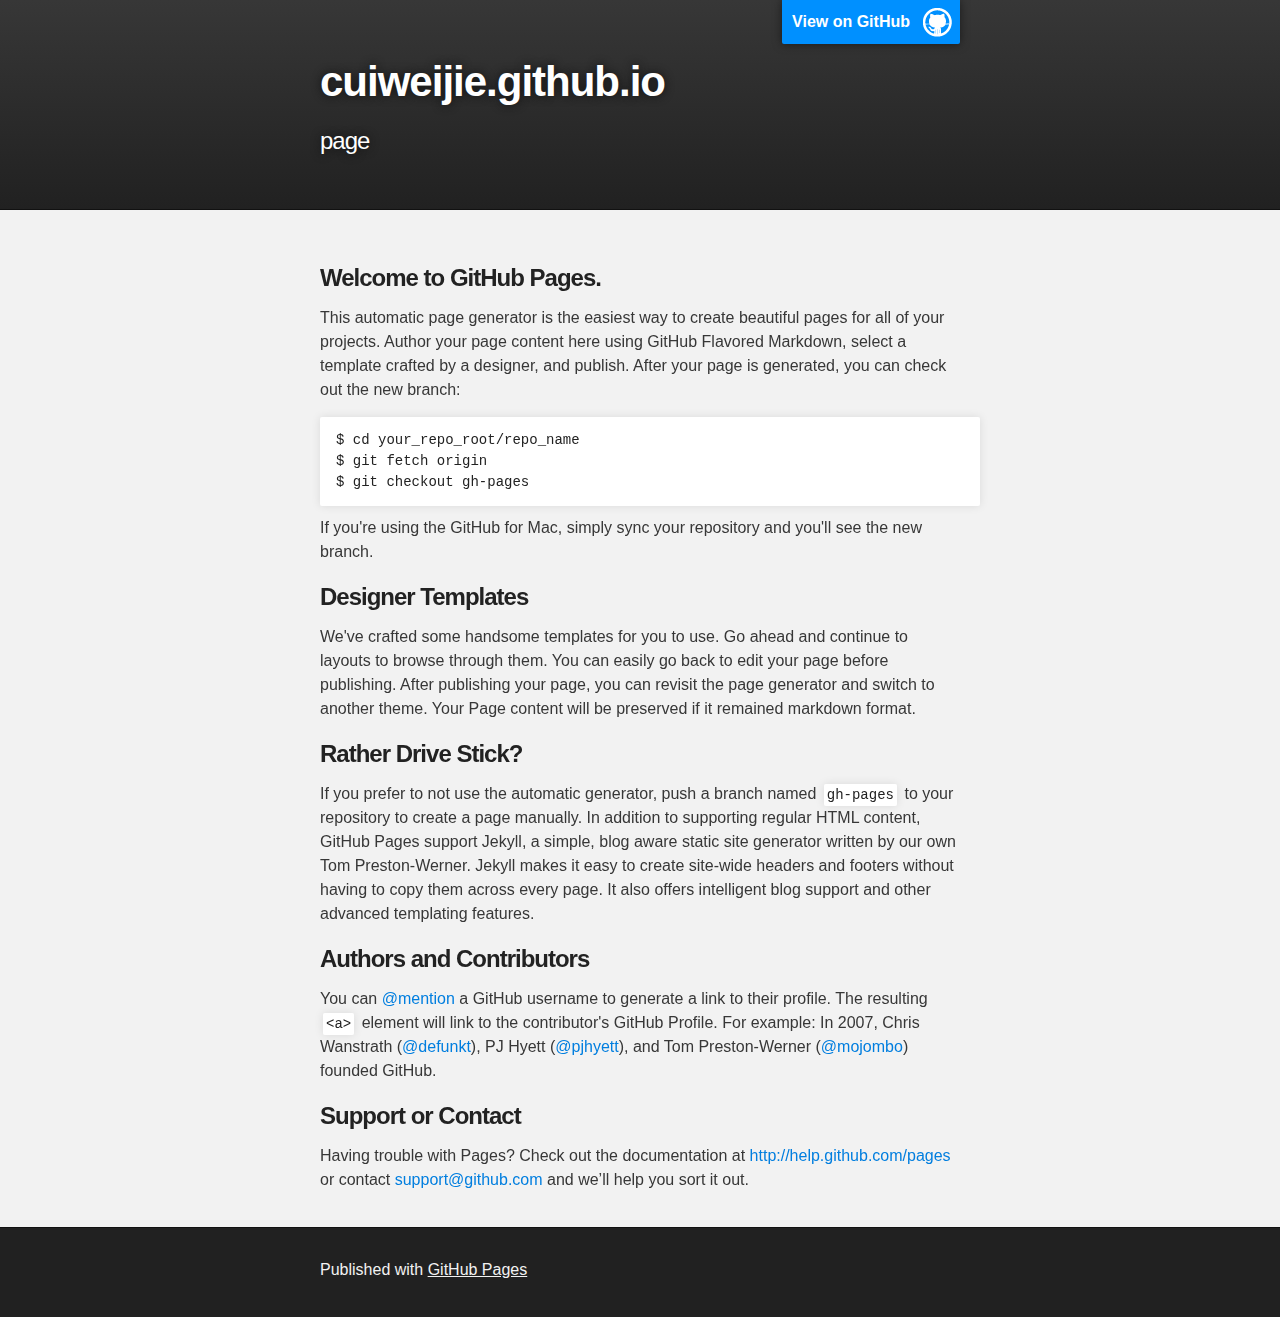
==== index.html @ 924ea4e7 "Replace master branch with page content via GitHub" ====
<!DOCTYPE html>
<html>

  <head>
    <meta charset='utf-8'>
    <meta http-equiv="X-UA-Compatible" content="chrome=1">
    <meta name="description" content="cuiweijie.github.io : page">

    <link rel="stylesheet" type="text/css" media="screen" href="stylesheets/stylesheet.css">

    <title>cuiweijie.github.io</title>
  </head>

  <body>

    <!-- HEADER -->
    <div id="header_wrap" class="outer">
        <header class="inner">
          <a id="forkme_banner" href="https://github.com/cuiweijie">View on GitHub</a>

          <h1 id="project_title">cuiweijie.github.io</h1>
          <h2 id="project_tagline">page</h2>

        </header>
    </div>

    <!-- MAIN CONTENT -->
    <div id="main_content_wrap" class="outer">
      <section id="main_content" class="inner">
        <h3>
<a name="welcome-to-github-pages" class="anchor" href="#welcome-to-github-pages"><span class="octicon octicon-link"></span></a>Welcome to GitHub Pages.</h3>

<p>This automatic page generator is the easiest way to create beautiful pages for all of your projects. Author your page content here using GitHub Flavored Markdown, select a template crafted by a designer, and publish. After your page is generated, you can check out the new branch:</p>

<pre><code>$ cd your_repo_root/repo_name
$ git fetch origin
$ git checkout gh-pages
</code></pre>

<p>If you're using the GitHub for Mac, simply sync your repository and you'll see the new branch.</p>

<h3>
<a name="designer-templates" class="anchor" href="#designer-templates"><span class="octicon octicon-link"></span></a>Designer Templates</h3>

<p>We've crafted some handsome templates for you to use. Go ahead and continue to layouts to browse through them. You can easily go back to edit your page before publishing. After publishing your page, you can revisit the page generator and switch to another theme. Your Page content will be preserved if it remained markdown format.</p>

<h3>
<a name="rather-drive-stick" class="anchor" href="#rather-drive-stick"><span class="octicon octicon-link"></span></a>Rather Drive Stick?</h3>

<p>If you prefer to not use the automatic generator, push a branch named <code>gh-pages</code> to your repository to create a page manually. In addition to supporting regular HTML content, GitHub Pages support Jekyll, a simple, blog aware static site generator written by our own Tom Preston-Werner. Jekyll makes it easy to create site-wide headers and footers without having to copy them across every page. It also offers intelligent blog support and other advanced templating features.</p>

<h3>
<a name="authors-and-contributors" class="anchor" href="#authors-and-contributors"><span class="octicon octicon-link"></span></a>Authors and Contributors</h3>

<p>You can <a href="https://github.com/blog/821" class="user-mention">@mention</a> a GitHub username to generate a link to their profile. The resulting <code>&lt;a&gt;</code> element will link to the contributor's GitHub Profile. For example: In 2007, Chris Wanstrath (<a href="https://github.com/defunkt" class="user-mention">@defunkt</a>), PJ Hyett (<a href="https://github.com/pjhyett" class="user-mention">@pjhyett</a>), and Tom Preston-Werner (<a href="https://github.com/mojombo" class="user-mention">@mojombo</a>) founded GitHub.</p>

<h3>
<a name="support-or-contact" class="anchor" href="#support-or-contact"><span class="octicon octicon-link"></span></a>Support or Contact</h3>

<p>Having trouble with Pages? Check out the documentation at <a href="http://help.github.com/pages">http://help.github.com/pages</a> or contact <a href="mailto:support@github.com">support@github.com</a> and we’ll help you sort it out.</p>
      </section>
    </div>

    <!-- FOOTER  -->
    <div id="footer_wrap" class="outer">
      <footer class="inner">
        <p>Published with <a href="http://pages.github.com">GitHub Pages</a></p>
      </footer>
    </div>

    

  </body>
</html>
---- stylesheets/stylesheet.css ----
/*******************************************************************************
Slate Theme for GitHub Pages
by Jason Costello, @jsncostello
*******************************************************************************/

@import url(pygment_trac.css);

/*******************************************************************************
MeyerWeb Reset
*******************************************************************************/

html, body, div, span, applet, object, iframe,
h1, h2, h3, h4, h5, h6, p, blockquote, pre,
a, abbr, acronym, address, big, cite, code,
del, dfn, em, img, ins, kbd, q, s, samp,
small, strike, strong, sub, sup, tt, var,
b, u, i, center,
dl, dt, dd, ol, ul, li,
fieldset, form, label, legend,
table, caption, tbody, tfoot, thead, tr, th, td,
article, aside, canvas, details, embed,
figure, figcaption, footer, header, hgroup,
menu, nav, output, ruby, section, summary,
time, mark, audio, video {
  margin: 0;
  padding: 0;
  border: 0;
  font: inherit;
  vertical-align: baseline;
}

/* HTML5 display-role reset for older browsers */
article, aside, details, figcaption, figure,
footer, header, hgroup, menu, nav, section {
  display: block;
}

ol, ul {
  list-style: none;
}

table {
  border-collapse: collapse;
  border-spacing: 0;
}

/*******************************************************************************
Theme Styles
*******************************************************************************/

body {
  box-sizing: border-box;
  color:#373737;
  background: #212121;
  font-size: 16px;
  font-family: 'Myriad Pro', Calibri, Helvetica, Arial, sans-serif;
  line-height: 1.5;
  -webkit-font-smoothing: antialiased;
}

h1, h2, h3, h4, h5, h6 {
  margin: 10px 0;
  font-weight: 700;
  color:#222222;
  font-family: 'Lucida Grande', 'Calibri', Helvetica, Arial, sans-serif;
  letter-spacing: -1px;
}

h1 {
  font-size: 36px;
  font-weight: 700;
}

h2 {
  padding-bottom: 10px;
  font-size: 32px;
  background: url('../images/bg_hr.png') repeat-x bottom;
}

h3 {
  font-size: 24px;
}

h4 {
  font-size: 21px;
}

h5 {
  font-size: 18px;
}

h6 {
  font-size: 16px;
}

p {
  margin: 10px 0 15px 0;
}

footer p {
  color: #f2f2f2;
}

a {
  text-decoration: none;
  color: #007edf;
  text-shadow: none;

  transition: color 0.5s ease;
  transition: text-shadow 0.5s ease;
  -webkit-transition: color 0.5s ease;
  -webkit-transition: text-shadow 0.5s ease;
  -moz-transition: color 0.5s ease;
  -moz-transition: text-shadow 0.5s ease;
  -o-transition: color 0.5s ease;
  -o-transition: text-shadow 0.5s ease;
  -ms-transition: color 0.5s ease;
  -ms-transition: text-shadow 0.5s ease;
}

a:hover, a:focus {text-decoration: underline;}

footer a {
  color: #F2F2F2;
  text-decoration: underline;
}

em {
  font-style: italic;
}

strong {
  font-weight: bold;
}

img {
  position: relative;
  margin: 0 auto;
  max-width: 739px;
  padding: 5px;
  margin: 10px 0 10px 0;
  border: 1px solid #ebebeb;

  box-shadow: 0 0 5px #ebebeb;
  -webkit-box-shadow: 0 0 5px #ebebeb;
  -moz-box-shadow: 0 0 5px #ebebeb;
  -o-box-shadow: 0 0 5px #ebebeb;
  -ms-box-shadow: 0 0 5px #ebebeb;
}

p img {
  display: inline;
  margin: 0;
  padding: 0;
  vertical-align: middle;
  text-align: center;
  border: none;
}

pre, code {
  width: 100%;
  color: #222;
  background-color: #fff;

  font-family: Monaco, "Bitstream Vera Sans Mono", "Lucida Console", Terminal, monospace;
  font-size: 14px;

  border-radius: 2px;
  -moz-border-radius: 2px;
  -webkit-border-radius: 2px;
}

pre {
  width: 100%;
  padding: 10px;
  box-shadow: 0 0 10px rgba(0,0,0,.1);
  overflow: auto;
}

code {
  padding: 3px;
  margin: 0 3px;
  box-shadow: 0 0 10px rgba(0,0,0,.1);
}

pre code {
  display: block;
  box-shadow: none;
}

blockquote {
  color: #666;
  margin-bottom: 20px;
  padding: 0 0 0 20px;
  border-left: 3px solid #bbb;
}


ul, ol, dl {
  margin-bottom: 15px
}

ul {
  list-style: inside;
  padding-left: 20px;
}

ol {
  list-style: decimal inside;
  padding-left: 20px;
}

dl dt {
  font-weight: bold;
}

dl dd {
  padding-left: 20px;
  font-style: italic;
}

dl p {
  padding-left: 20px;
  font-style: italic;
}

hr {
  height: 1px;
  margin-bottom: 5px;
  border: none;
  background: url('../images/bg_hr.png') repeat-x center;
}

table {
  border: 1px solid #373737;
  margin-bottom: 20px;
  text-align: left;
 }

th {
  font-family: 'Lucida Grande', 'Helvetica Neue', Helvetica, Arial, sans-serif;
  padding: 10px;
  background: #373737;
  color: #fff;
 }

td {
  padding: 10px;
  border: 1px solid #373737;
 }

form {
  background: #f2f2f2;
  padding: 20px;
}

/*******************************************************************************
Full-Width Styles
*******************************************************************************/

.outer {
  width: 100%;
}

.inner {
  position: relative;
  max-width: 640px;
  padding: 20px 10px;
  margin: 0 auto;
}

#forkme_banner {
  display: block;
  position: absolute;
  top:0;
  right: 10px;
  z-index: 10;
  padding: 10px 50px 10px 10px;
  color: #fff;
  background: url('../images/blacktocat.png') #0090ff no-repeat 95% 50%;
  font-weight: 700;
  box-shadow: 0 0 10px rgba(0,0,0,.5);
  border-bottom-left-radius: 2px;
  border-bottom-right-radius: 2px;
}

#header_wrap {
  background: #212121;
  background: -moz-linear-gradient(top, #373737, #212121);
  background: -webkit-linear-gradient(top, #373737, #212121);
  background: -ms-linear-gradient(top, #373737, #212121);
  background: -o-linear-gradient(top, #373737, #212121);
  background: linear-gradient(top, #373737, #212121);
}

#header_wrap .inner {
  padding: 50px 10px 30px 10px;
}

#project_title {
  margin: 0;
  color: #fff;
  font-size: 42px;
  font-weight: 700;
  text-shadow: #111 0px 0px 10px;
}

#project_tagline {
  color: #fff;
  font-size: 24px;
  font-weight: 300;
  background: none;
  text-shadow: #111 0px 0px 10px;
}

#downloads {
  position: absolute;
  width: 210px;
  z-index: 10;
  bottom: -40px;
  right: 0;
  height: 70px;
  background: url('../images/icon_download.png') no-repeat 0% 90%;
}

.zip_download_link {
  display: block;
  float: right;
  width: 90px;
  height:70px;
  text-indent: -5000px;
  overflow: hidden;
  background: url(../images/sprite_download.png) no-repeat bottom left;
}

.tar_download_link {
  display: block;
  float: right;
  width: 90px;
  height:70px;
  text-indent: -5000px;
  overflow: hidden;
  background: url(../images/sprite_download.png) no-repeat bottom right;
  margin-left: 10px;
}

.zip_download_link:hover {
  background: url(../images/sprite_download.png) no-repeat top left;
}

.tar_download_link:hover {
  background: url(../images/sprite_download.png) no-repeat top right;
}

#main_content_wrap {
  background: #f2f2f2;
  border-top: 1px solid #111;
  border-bottom: 1px solid #111;
}

#main_content {
  padding-top: 40px;
}

#footer_wrap {
  background: #212121;
}



/*******************************************************************************
Small Device Styles
*******************************************************************************/

@media screen and (max-width: 480px) {
  body {
    font-size:14px;
  }

  #downloads {
    display: none;
  }

  .inner {
    min-width: 320px;
    max-width: 480px;
  }

  #project_title {
  font-size: 32px;
  }

  h1 {
    font-size: 28px;
  }

  h2 {
    font-size: 24px;
  }

  h3 {
    font-size: 21px;
  }

  h4 {
    font-size: 18px;
  }

  h5 {
    font-size: 14px;
  }

  h6 {
    font-size: 12px;
  }

  code, pre {
    min-width: 320px;
    max-width: 480px;
    font-size: 11px;
  }

}
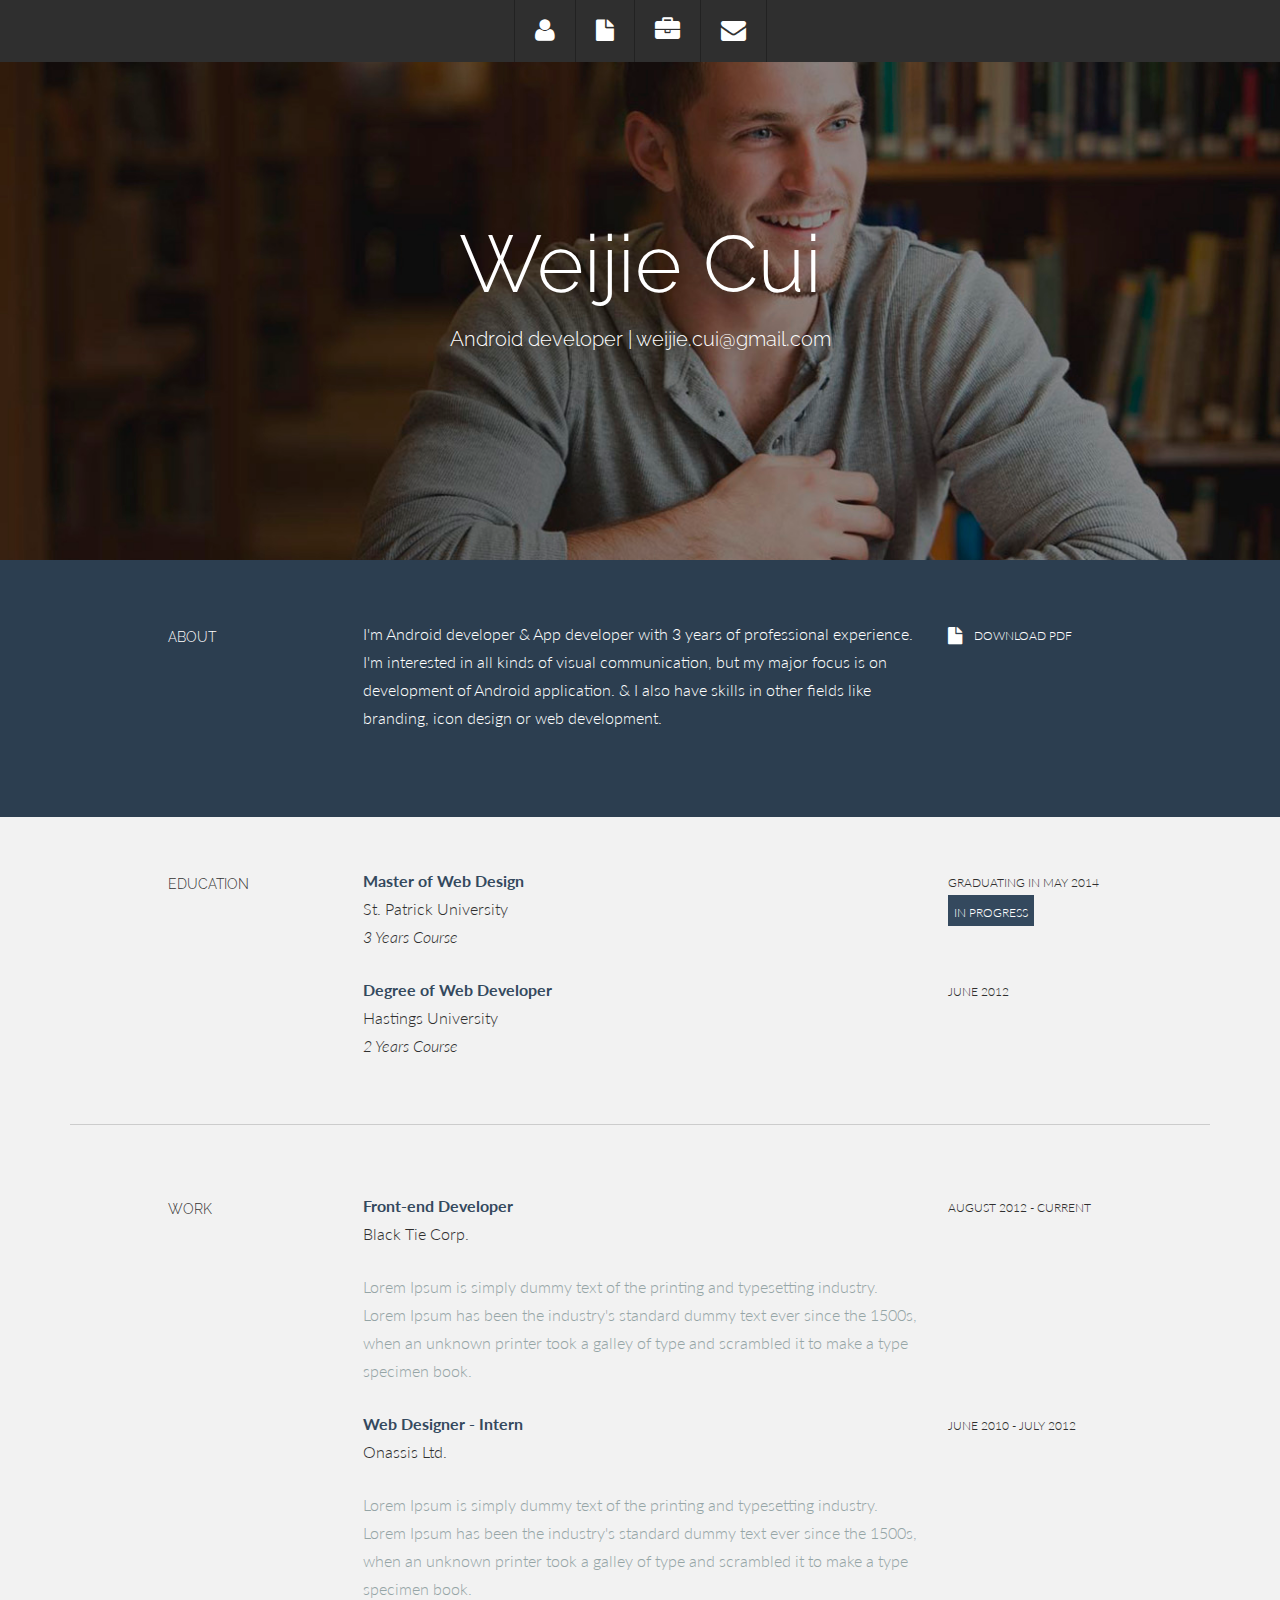
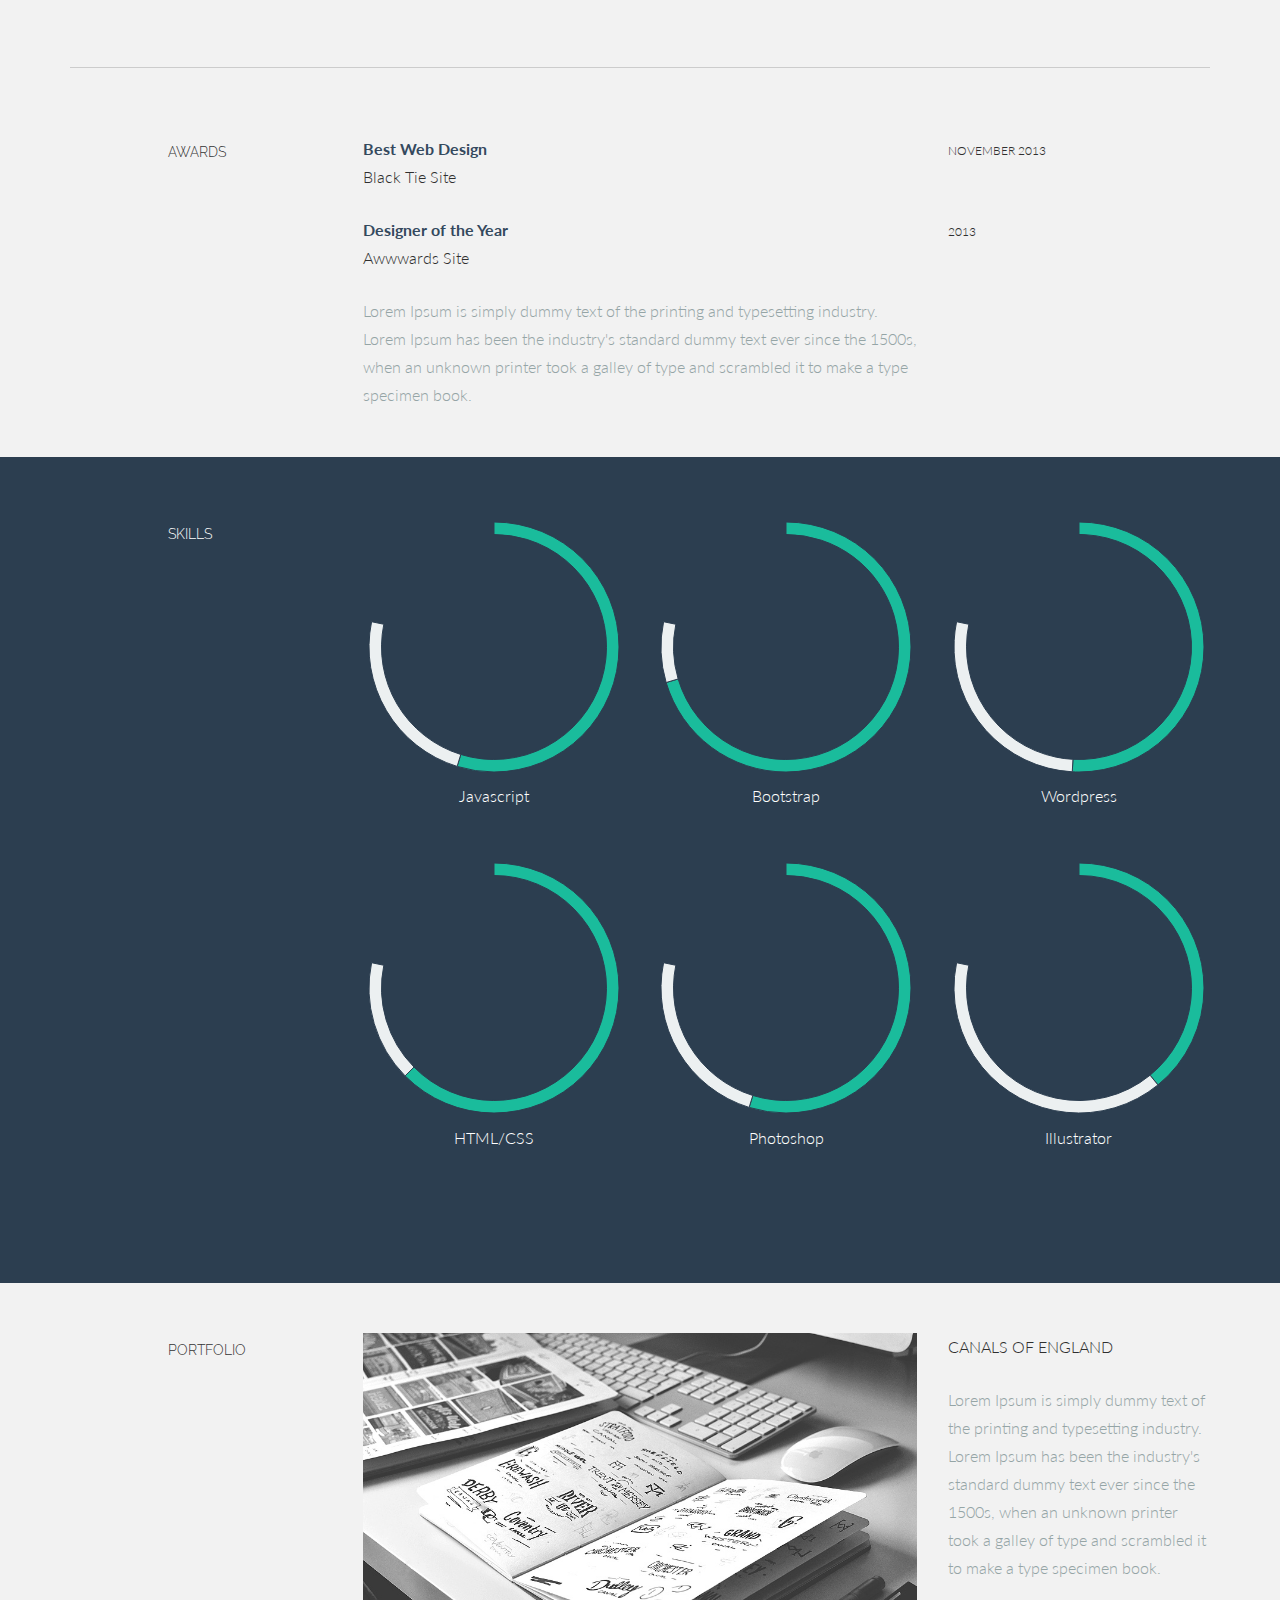
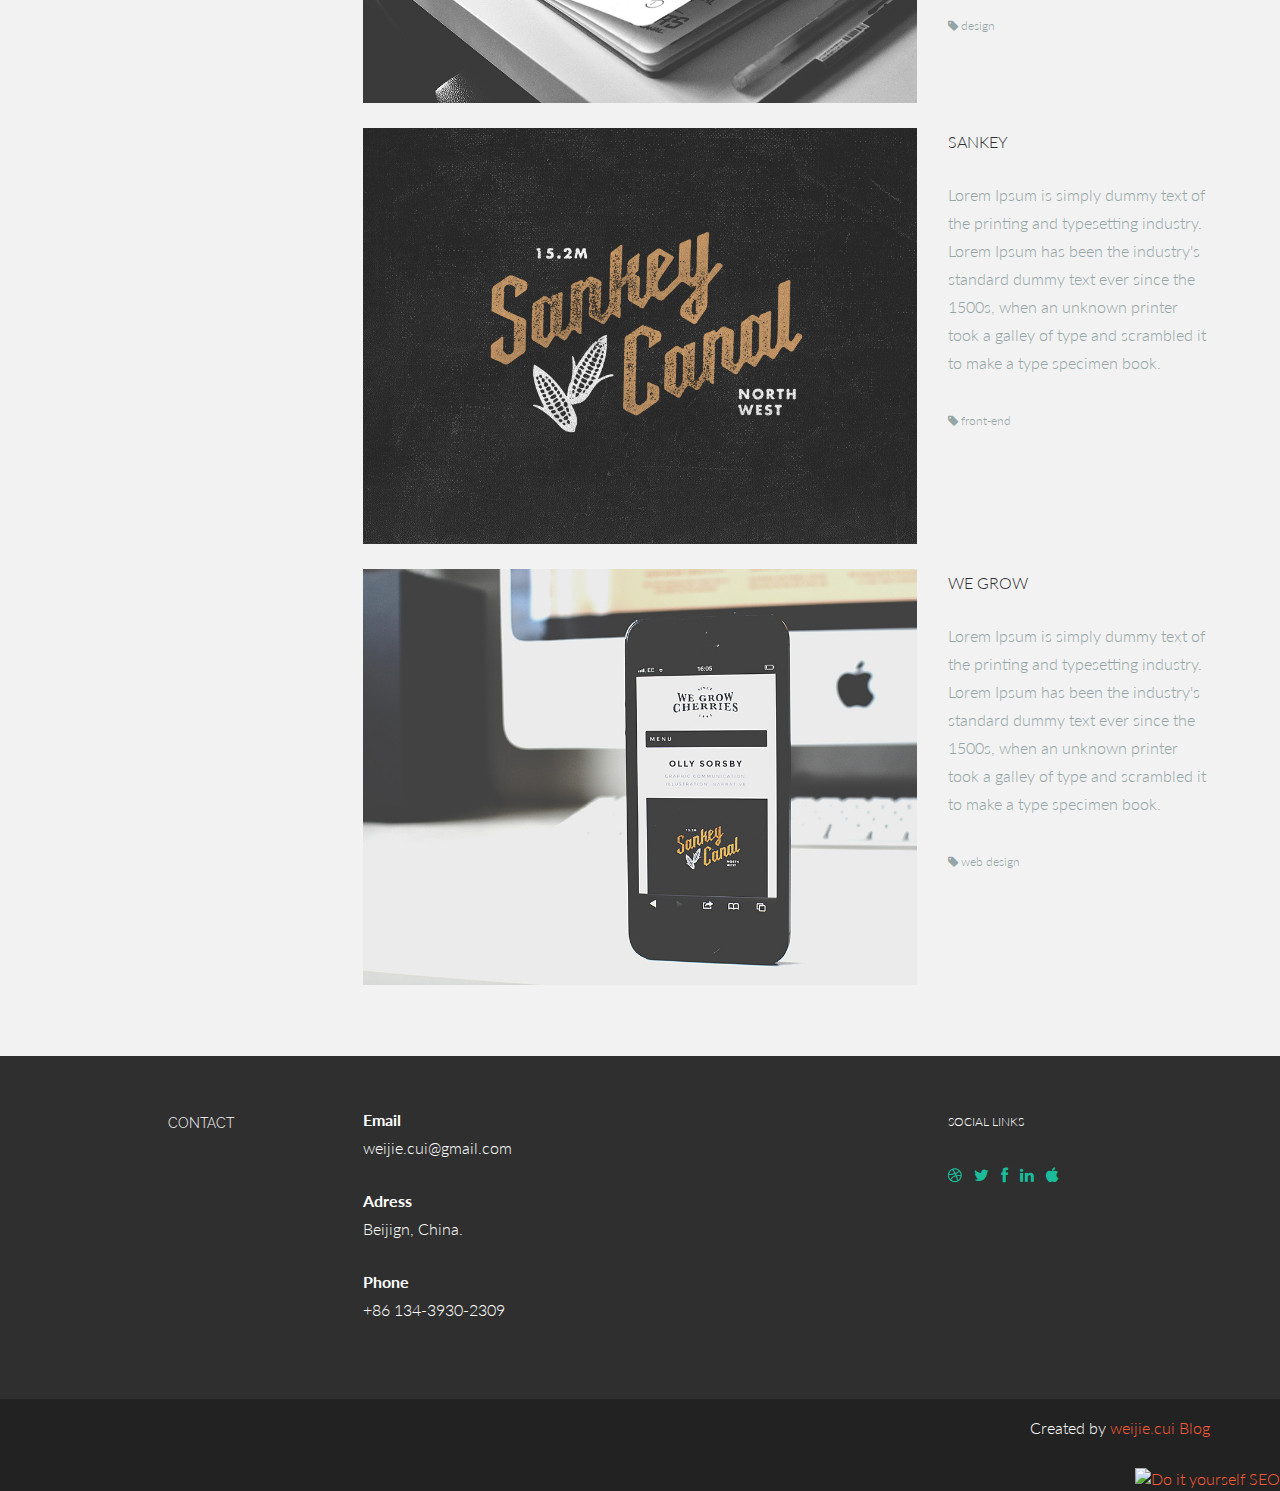
==== commit e4fa90e2: "添加主内容" ====
--- a/index.html
+++ b/index.html
@@ -1,74 +1,403 @@
 <!DOCTYPE html>
-<html>
-
-  <head>
-    <meta charset='utf-8'>
-    <meta http-equiv="X-UA-Compatible" content="chrome=1">
-    <meta name="description" content="cuiweijie.github.io : page">
-
-    <link rel="stylesheet" type="text/css" media="screen" href="stylesheets/stylesheet.css">
-
-    <title>cuiweijie.github.io</title>
+<html lang="en"><head><meta http-equiv="Content-Type" content="text/html; charset=UTF-8">
+    <meta charset="utf-8">
+    <meta name="viewport" content="width=device-width, initial-scale=1.0">
+    <meta name="description" content="">
+    <meta name="author" content="">
+    <link rel="shortcut icon" href="http://www.blacktie.co/demo/kelvin/assets/ico/favicon.png">
+
+    <title>WJ - Android</title>
+
+    <!-- Bootstrap core CSS -->
+    <link href="./css/bootstrap.css" rel="stylesheet">
+
+    <!-- Custom styles for this template -->
+    <link href="./css/main.css" rel="stylesheet">
+    
+	<link rel="stylesheet" href="./css/font-awesome.min.css">
+    
+    <link href="http://fonts.useso.com/css?family=Lato:300,400,700,300italic,400italic" rel="stylesheet" type="text/css">
+    <link href="http://fonts.useso.com/css?family=Raleway:400,300,700" rel="stylesheet" type="text/css">
+    
+    <script src="./js/jquery.min.js"></script>
+    <script type="text/javascript" src="./js/smoothscroll.js"></script> 
+    <script src="./js/Chart.js"></script>
+
+    <!-- HTML5 shim and Respond.js IE8 support of HTML5 elements and media queries -->
+    <!--[if lt IE 9]>
+      <script src="assets/js/html5shiv.js"></script>
+      <script src="assets/js/respond.min.js"></script>
+    <![endif]-->
   </head>
 
-  <body>
-
-    <!-- HEADER -->
-    <div id="header_wrap" class="outer">
-        <header class="inner">
-          <a id="forkme_banner" href="https://github.com/cuiweijie">View on GitHub</a>
-
-          <h1 id="project_title">cuiweijie.github.io</h1>
-          <h2 id="project_tagline">page</h2>
-
-        </header>
-    </div>
-
-    <!-- MAIN CONTENT -->
-    <div id="main_content_wrap" class="outer">
-      <section id="main_content" class="inner">
-        <h3>
-<a name="welcome-to-github-pages" class="anchor" href="#welcome-to-github-pages"><span class="octicon octicon-link"></span></a>Welcome to GitHub Pages.</h3>
-
-<p>This automatic page generator is the easiest way to create beautiful pages for all of your projects. Author your page content here using GitHub Flavored Markdown, select a template crafted by a designer, and publish. After your page is generated, you can check out the new branch:</p>
-
-<pre><code>$ cd your_repo_root/repo_name
-$ git fetch origin
-$ git checkout gh-pages
-</code></pre>
-
-<p>If you're using the GitHub for Mac, simply sync your repository and you'll see the new branch.</p>
-
-<h3>
-<a name="designer-templates" class="anchor" href="#designer-templates"><span class="octicon octicon-link"></span></a>Designer Templates</h3>
-
-<p>We've crafted some handsome templates for you to use. Go ahead and continue to layouts to browse through them. You can easily go back to edit your page before publishing. After publishing your page, you can revisit the page generator and switch to another theme. Your Page content will be preserved if it remained markdown format.</p>
-
-<h3>
-<a name="rather-drive-stick" class="anchor" href="#rather-drive-stick"><span class="octicon octicon-link"></span></a>Rather Drive Stick?</h3>
-
-<p>If you prefer to not use the automatic generator, push a branch named <code>gh-pages</code> to your repository to create a page manually. In addition to supporting regular HTML content, GitHub Pages support Jekyll, a simple, blog aware static site generator written by our own Tom Preston-Werner. Jekyll makes it easy to create site-wide headers and footers without having to copy them across every page. It also offers intelligent blog support and other advanced templating features.</p>
-
-<h3>
-<a name="authors-and-contributors" class="anchor" href="#authors-and-contributors"><span class="octicon octicon-link"></span></a>Authors and Contributors</h3>
-
-<p>You can <a href="https://github.com/blog/821" class="user-mention">@mention</a> a GitHub username to generate a link to their profile. The resulting <code>&lt;a&gt;</code> element will link to the contributor's GitHub Profile. For example: In 2007, Chris Wanstrath (<a href="https://github.com/defunkt" class="user-mention">@defunkt</a>), PJ Hyett (<a href="https://github.com/pjhyett" class="user-mention">@pjhyett</a>), and Tom Preston-Werner (<a href="https://github.com/mojombo" class="user-mention">@mojombo</a>) founded GitHub.</p>
-
-<h3>
-<a name="support-or-contact" class="anchor" href="#support-or-contact"><span class="octicon octicon-link"></span></a>Support or Contact</h3>
-
-<p>Having trouble with Pages? Check out the documentation at <a href="http://help.github.com/pages">http://help.github.com/pages</a> or contact <a href="mailto:support@github.com">support@github.com</a> and we’ll help you sort it out.</p>
-      </section>
-    </div>
-
-    <!-- FOOTER  -->
-    <div id="footer_wrap" class="outer">
-      <footer class="inner">
-        <p>Published with <a href="http://pages.github.com">GitHub Pages</a></p>
-      </footer>
-    </div>
-
-    
-
-  </body>
-</html>
+  <body data-spy="scroll" data-offset="0" data-target="#nav">
+
+	<div id="section-topbar">
+		<div id="topbar-inner">
+			<div class="container">
+				<div class="row">
+					<div class="dropdown">
+						<ul id="nav" class="nav">
+							<li class="menu-item"><a class="smoothScroll" href="#about" title="About"><i class="icon-user"></i></a></li>
+							<li class="menu-item"><a class="smoothScroll" href="#resume" title="Resume"><i class="icon-file"></i></a></li>
+							<li class="menu-item"><a class="smoothScroll" href="#work" title="Works"><i class="icon-briefcase"></i></a></li>
+							<li class="menu-item"><a class="smoothScroll" href="#contact" title="Contact"><i class="icon-envelope"></i></a></li>
+						</ul><!--/ uL#nav -->
+					</div><!-- /.dropdown -->
+					<div class="clear"></div>
+				</div><!--/.row -->
+			</div><!--/.container -->
+
+			<div class="clear"></div>
+		</div><!--/ #topbar-inner -->
+	</div><!--/ #section-topbar -->
+	
+	<div id="headerwrap">
+		<div class="container">
+			<div class="row centered">
+				<div class="col-lg-12">
+					<h1>Weijie Cui</h1>
+					<h3>Android developer | weijie.cui@gmail.com</h3>
+				</div><!--/.col-lg-12 -->
+			</div><!--/.row -->
+		</div><!--/.container -->
+	</div><!--/.#headerwrap -->
+	
+
+	<section id="about" name="about"></section>
+	<div id="intro">
+		<div class="container">
+			<div class="row">
+				
+				<div class="col-lg-2 col-lg-offset-1">
+					<h5>ABOUT</h5>
+				</div>
+				<div class="col-lg-6">
+					<p>I'm Android developer &amp; App developer with 3 years of professional experience. I'm interested in all kinds of visual communication, but my major focus is on development of Android application. &amp;  I also have skills in other fields like branding, icon design or web development.</p>
+				</div>
+				<div class="col-lg-3">
+					<p><a href="#"><i class="icon-file"></i></a> <sm>DOWNLOAD PDF</sm></p>
+				</div>
+				
+			</div><!--/.row -->
+		</div><!--/.container -->
+	</div><!--/ #intro -->
+
+
+	<section id="resume" name="resume"></section>
+	<!--EDUCATION DESCRIPTION -->
+	<div class="container desc">
+		<div class="row">
+
+				<div class="col-lg-2 col-lg-offset-1">
+					<h5>EDUCATION</h5>
+				</div>
+				<div class="col-lg-6">
+					<p><t>Master of Web Design</t><br>
+						St. Patrick University <br>
+						<i>3 Years Course</i>
+					</p>
+				</div>
+				<div class="col-lg-3">
+					<p><sm>GRADUATING IN MAY 2014</sm><br>
+					<imp><sm>IN PROGRESS</sm></imp>
+					</p>
+				</div>
+	
+				<div class="col-lg-6 col-lg-offset-3">
+					<p><t>Degree of Web Developer</t><br>
+						Hastings University <br>
+						<i>2 Years Course</i>
+					</p>
+				</div>
+				<div class="col-lg-3">
+					<p><sm>JUNE 2012</sm></p>
+				</div>
+	
+		</div><!--/.row -->
+		<br>
+		<hr>
+	</div><!--/.container -->
+	
+	
+	<!--WORK DESCRIPTION -->
+	<div class="container desc">
+		<div class="row">
+
+				<div class="col-lg-2 col-lg-offset-1">
+					<h5>WORK</h5>
+				</div>
+				<div class="col-lg-6">
+					<p><t>Front-end Developer</t><br>
+						Black Tie Corp. <br>
+					</p>
+					<p><more>Lorem Ipsum is simply dummy text of the printing and typesetting industry. Lorem Ipsum has been the industry's standard dummy text ever since the 1500s, when an unknown printer took a galley of type and scrambled it to make a type specimen book.</more></p>
+				</div>
+				<div class="col-lg-3">
+					<p><sm>AUGUST 2012 - CURRENT</sm></p>
+				</div>
+	
+				<div class="col-lg-6 col-lg-offset-3">
+					<p><t>Web Designer - Intern</t><br>
+						Onassis Ltd. <br>
+					</p>
+					<p><more>Lorem Ipsum is simply dummy text of the printing and typesetting industry. Lorem Ipsum has been the industry's standard dummy text ever since the 1500s, when an unknown printer took a galley of type and scrambled it to make a type specimen book.</more></p>
+				</div>
+				<div class="col-lg-3">
+					<p><sm>JUNE 2010 - JULY 2012</sm></p>
+				</div>
+		</div><!--/.row -->
+		<br>
+		<hr>
+	</div><!--/.container -->
+
+
+	<!--AWARDS DESCRIPTION -->
+	<div class="container desc">
+		<div class="row">
+				<div class="col-lg-2 col-lg-offset-1">
+					<h5>AWARDS</h5>
+				</div>
+				<div class="col-lg-6">
+					<p><t>Best Web Design</t><br>
+						Black Tie Site <br>
+					</p>
+				</div>
+				<div class="col-lg-3">
+					<p><sm>NOVEMBER 2013</sm></p>
+				</div>
+	
+				<div class="col-lg-6 col-lg-offset-3">
+					<p><t>Designer of the Year</t><br>
+						Awwwards Site
+					</p>
+					<p><more>Lorem Ipsum is simply dummy text of the printing and typesetting industry. Lorem Ipsum has been the industry's standard dummy text ever since the 1500s, when an unknown printer took a galley of type and scrambled it to make a type specimen book.</more></p>
+				</div>
+				<div class="col-lg-3">
+					<p><sm>2013</sm></p>
+				</div>
+		
+		</div><!--/.row -->
+		<br>
+	</div><!--/.container -->
+	
+	
+	<!--SKILLS DESCRIPTION -->
+	<div id="skillswrap">
+		<div class="container">
+			<div class="row">
+					<div class="col-lg-2 col-lg-offset-1">
+						<h5>SKILLS</h5>
+					</div>
+					<div class="col-lg-3 centered">
+						<canvas id="javascript" height="260" width="260" style="width: 130px; height: 130px;"></canvas>
+						<p>Javascript</p>
+						<br>
+						<script>
+							var doughnutData = [
+									{
+										value: 70,
+										color:"#1abc9c"
+									},
+									{
+										value : 30,
+										color : "#ecf0f1"
+									}
+								];
+								var myDoughnut = new Chart(document.getElementById("javascript").getContext("2d")).Doughnut(doughnutData);
+						</script>
+					</div>
+					<div class="col-lg-3 centered">
+						<canvas id="bootstrap" height="260" width="260" style="width: 130px; height: 130px;"></canvas>
+						<p>Bootstrap</p>
+						<br>
+						<script>
+							var doughnutData = [
+									{
+										value: 90,
+										color:"#1abc9c"
+									},
+									{
+										value : 10,
+										color : "#ecf0f1"
+									}
+								];
+								var myDoughnut = new Chart(document.getElementById("bootstrap").getContext("2d")).Doughnut(doughnutData);
+						</script>
+					</div>
+					<div class="col-lg-3 centered">
+						<canvas id="wordpress" height="260" width="260" style="width: 130px; height: 130px;"></canvas>
+						<p>Wordpress</p>
+						<br>
+						<script>
+							var doughnutData = [
+									{
+										value: 65,
+										color:"#1abc9c"
+									},
+									{
+										value : 35,
+										color : "#ecf0f1"
+									}
+								];
+								var myDoughnut = new Chart(document.getElementById("wordpress").getContext("2d")).Doughnut(doughnutData);
+						</script>
+					</div>
+					
+					<div class="col-lg-3 col-lg-offset-3 centered">
+						<canvas id="html" height="260" width="260" style="width: 130px; height: 130px;"></canvas>
+						<p>HTML/CSS</p>
+						<br>
+						<script>
+							var doughnutData = [
+									{
+										value: 80,
+										color:"#1abc9c"
+									},
+									{
+										value : 20,
+										color : "#ecf0f1"
+									}
+								];
+								var myDoughnut = new Chart(document.getElementById("html").getContext("2d")).Doughnut(doughnutData);
+						</script>
+					</div>
+					<div class="col-lg-3 centered">
+						<canvas id="photoshop" height="260" width="260" style="width: 130px; height: 130px;"></canvas>
+						<p>Photoshop</p>
+						<br>
+						<script>
+							var doughnutData = [
+									{
+										value: 70,
+										color:"#1abc9c"
+									},
+									{
+										value : 30,
+										color : "#ecf0f1"
+									}
+								];
+								var myDoughnut = new Chart(document.getElementById("photoshop").getContext("2d")).Doughnut(doughnutData);
+						</script>
+					</div>
+					<div class="col-lg-3 centered">
+						<canvas id="illustrator" height="260" width="260" style="width: 130px; height: 130px;"></canvas>
+						<p>Illustrator</p>
+						<br>
+						<script>
+							var doughnutData = [
+									{
+										value: 50,
+										color:"#1abc9c"
+									},
+									{
+										value : 50,
+										color : "#ecf0f1"
+									}
+								];
+								var myDoughnut = new Chart(document.getElementById("illustrator").getContext("2d")).Doughnut(doughnutData);
+						</script>
+					</div>
+
+			</div><!--/.row -->
+			<br>
+		</div><!--/.container -->
+	</div><!--/ #skillswrap -->
+
+
+
+	<section id="work" name="work"></section>
+	<!--PORTFOLIO DESCRIPTION -->
+	<div class="container desc">
+		<div class="row">
+				<div class="col-lg-2 col-lg-offset-1">
+					<h5>PORTFOLIO</h5>
+				</div>
+				<div class="col-lg-6">
+					<p><img class="img-responsive" src="./js/port01.jpg" alt=""></p>
+				</div>
+				<div class="col-lg-3">
+					<p>CANALS OF ENGLAND</p>
+				<p><more>Lorem Ipsum is simply dummy text of the printing and typesetting industry. Lorem Ipsum has been the industry's standard dummy text ever since the 1500s, when an unknown printer took a galley of type and scrambled it to make a type specimen book.<br><br>
+					<sm><i class="icon-tag"></i> design</sm></more> 
+				</p>
+				</div>
+	
+				<div class="col-lg-6 col-lg-offset-3">
+					<p><img class="img-responsive" src="./js/port02.jpg" alt=""></p>
+				</div>
+				<div class="col-lg-3">
+						<p>SANKEY</p>
+					<p><more>Lorem Ipsum is simply dummy text of the printing and typesetting industry. Lorem Ipsum has been the industry's standard dummy text ever since the 1500s, when an unknown printer took a galley of type and scrambled it to make a type specimen book.<br><br>
+						<sm><i class="icon-tag"></i> front-end</sm></more> 
+					</p>
+				</div>
+				
+				<div class="col-lg-6 col-lg-offset-3">
+					<p><img class="img-responsive" src="./js/port03.jpg" alt=""></p>
+				</div>
+				<div class="col-lg-3">
+						<p>WE GROW</p>
+					<p><more>Lorem Ipsum is simply dummy text of the printing and typesetting industry. Lorem Ipsum has been the industry's standard dummy text ever since the 1500s, when an unknown printer took a galley of type and scrambled it to make a type specimen book.<br><br>
+						<sm><i class="icon-tag"></i> web design</sm></more> 
+					</p>
+				</div>
+		
+		</div><!--/.row -->
+		<br>
+		<br>
+	</div><!--/.container -->
+	
+
+
+	<section id="contact" name="contact"></section>
+	<!--FOOTER DESCRIPTION -->
+	<div id="footwrap">
+		<div class="container">
+			<div class="row">
+			
+				<div class="col-lg-2 col-lg-offset-1">
+					<h5>CONTACT</h5>
+				</div>
+				<div class="col-lg-6">
+					<p><t>Email</t><br>
+						weijie.cui@gmail.com <br>
+					</p>
+					<p><t>Adress</t><br>
+						Beijign, China. <br>
+					</p>
+					<p><t>Phone</t><br>
+						+86 134-3930-2309 <br>
+					</p>
+				</div>
+				<div class="col-lg-3">
+					<p><sm>SOCIAL LINKS</sm></p>
+					<p>
+						<a href="#"><i class="icon-dribbble"></i></a>
+						<a href="#"><i class="icon-twitter"></i></a>
+						<a href="#"><i class="icon-facebook"></i></a>
+						<a href="#"><i class="icon-linkedin"></i></a>
+						<a href="#"><i class="icon-apple"></i></a>
+
+					</p>
+				</div>
+			</div><!--/.row -->
+		</div><!--/.container -->
+	</div><!--/ #footer -->
+	
+	<div id="c">
+		<div class="container">
+			<p>Created by <a href="http://blog.csdn.net/cuiweijie3">weijie.cui Blog</a></p>
+		</div>
+		<a href="http://www.selfseo.com" target="_blank"><img src="http://www.selfseo.com/pagerank.php?type=black" alt="Do it yourself SEO" border="0">
+	</div>
+	
+
+    <!-- Bootstrap core JavaScript
+    ================================================== -->
+    <!-- Placed at the end of the document so the pages load faster -->
+    <script src="./js/bootstrap.js"></script>
+    <script src="./js/demoad.js"></script>
+  
+
+</body></html>--- a/css/main.css
+++ b/css/main.css
@@ -0,0 +1,284 @@
+ /* Author: Carlos Alvarez
+ * URL: http://alvarez.is
+ *
+ * Project Name: Kelvin - Free Bootstrap 3 Resume Theme
+ * Version: 1.0
+ * URL: http://blacktie.co
+ */
+
+body {
+  background-color: #f2f2f2;
+    font-family: "Lato";
+    font-weight: 300;
+    font-size: 16px;
+    color: #555;
+
+    -webkit-font-smoothing: antialiased;
+    -webkit-overflow-scrolling: touch;
+}
+
+/* Titles */
+h1, h2, h3, h4, h5, h6 {
+    font-family: "Raleway";
+    font-weight: 300;
+    color: #333;
+}
+
+
+/* Paragraph & Typographic */
+p {
+    line-height: 28px;
+    margin-bottom: 25px;
+}
+
+.centered {
+    text-align: center;
+}
+
+/* Links */
+a {
+    color: #f85c37;
+    word-wrap: break-word;
+
+    -webkit-transition: color 0.1s ease-in, background 0.1s ease-in;
+    -moz-transition: color 0.1s ease-in, background 0.1s ease-in;
+    -ms-transition: color 0.1s ease-in, background 0.1s ease-in;
+    -o-transition: color 0.1s ease-in, background 0.1s ease-in;
+    transition: color 0.1s ease-in, background 0.1s ease-in;
+}
+
+a:hover,
+a:focus {
+    color: #7b7b7b;
+    text-decoration: none;
+    outline: 0;
+}
+
+a:before,
+a:after {
+    -webkit-transition: color 0.1s ease-in, background 0.1s ease-in;
+    -moz-transition: color 0.1s ease-in, background 0.1s ease-in;
+    -ms-transition: color 0.1s ease-in, background 0.1s ease-in;
+    -o-transition: color 0.1s ease-in, background 0.1s ease-in;
+    transition: color 0.1s ease-in, background 0.1s ease-in;
+}
+
+ hr {
+    display: block;
+    height: 1px;
+    border: 0;
+    border-top: 1px solid #ccc;
+    margin: 1em 0;
+    padding: 0;
+}
+
+
+/*---------------------------------------------------
+	3.1 Topbar
+---------------------------------------------------*/
+
+#section-topbar {
+	position: fixed;
+	top: 0;
+	left: 0;
+	right: 0;
+	z-index: 10000;
+	overflow: visible;
+	font: normal 16px/24px  'Open Sans', "Helvetica Neue", Helvetica, Arial, sans-serif;
+}
+
+#section-topbar a {
+  color: #fff;
+}
+
+#topbar-inner {
+	background: #2f2f2f;
+	line-height: 0;
+	text-align: center;
+}
+
+/*
+	Top Bar
+
+	By default, top navigation bar uses "fixed" position
+*/
+#section-topbar ul#nav {
+	display: inline-block;
+	position: relative;
+	margin: 0;
+	padding: 0;
+
+	border-right: 1px solid #222;
+
+	/* For IE, the outcast */
+	zoom:1;
+	*display: inline;
+}
+
+#section-topbar ul#nav > li {
+	display: block;
+    float: left;
+    padding: 0;
+}
+
+
+#section-topbar ul#nav a {
+  display: block;
+  font: normal 11px/18px "Helvetica Neue", Helvetica, Arial, sans-serif;
+  text-decoration: none;
+  padding: 18px 20px 18px 20px;
+  border-left: 1px solid #222;
+}
+
+	#section-topbar ul#nav a:hover {
+	  background: #222;
+	  text-decoration: none;
+	  border-left: 1px solid #111;
+	}
+
+	#section-topbar ul#nav .active a {
+		background: #44bbaa;
+		border-left: 1px solid #111;
+	}
+
+		#section-topbar ul#nav .active a:hover {
+			background: #44bbaa;
+		}
+#section-topbar i {
+	font-size: 25px;
+}
+/*---------------------------------------------------
+	SECTION WRAPS
+---------------------------------------------------*/
+
+/* Header Wrap */
+#headerwrap {
+	background: url(../img/header-bg.jpg) no-repeat center top;
+	margin-top: 60px;
+	padding-top:140px;
+	text-align:center;
+	background-attachment: relative;
+	background-position: center center;
+	min-height: 500px;
+	width: 100%;
+	
+    -webkit-background-size: 100%;
+    -moz-background-size: 100%;
+    -o-background-size: 100%;
+    background-size: 100%;
+
+    -webkit-background-size: cover;
+    -moz-background-size: cover;
+    -o-background-size: cover;
+    background-size: cover;
+}
+
+#headerwrap h1 {
+	font-size: 80px;
+	color: white;
+}
+
+#headerwrap h3 {
+	font-size: 20px;
+	color: white;
+}
+
+/* Intnro Wrap */
+
+#intro {
+	background: #2c3e50;
+	padding-top: 60px;
+	padding-bottom: 60px;
+	color: white;
+} 
+
+#intro h5, p {
+	color: white;
+}
+
+#intro i {
+	color: white;
+	font-size: 20px;
+	padding-right: 8px;
+	vertical-align: middle;
+}
+
+
+#skillswrap {
+	background: #2c3e50;
+	padding-top: 60px;
+	padding-bottom: 60px;
+	color: white;
+}
+
+#skillswrap h5, p {
+	color: white;
+}
+
+#footwrap {
+	background: #2f2f2f;
+	padding-top: 50px;
+	padding-bottom: 50px;
+}
+
+#footwrap p {
+	color: white;
+}
+
+#footwrap h5 {
+	color: white;
+}
+
+
+#footwrap t {
+	font-weight: 700;
+}
+
+#footwrap i {
+	padding-right: 8px;
+	color: #1abc9c;
+}
+
+/* Copyright Wrap */
+
+#c {
+	background: #222222;
+	padding-top: 15px;
+	text-align: right;
+}
+
+#c p {
+	color: white
+}
+
+
+
+/* Global Values */
+
+.desc {
+	padding-top: 50px;
+}
+
+.desc p {
+	color: #2f2f2f;
+}
+
+.desc t {
+	color: #34495e;
+	font-weight: 700;
+}
+
+.desc imp {
+	padding: 6px;
+	color: white;
+	background: #34495e;
+}
+
+.desc more {
+	color: #95a5a6;
+}
+
+
+sm {
+	font-size: 12px;
+}
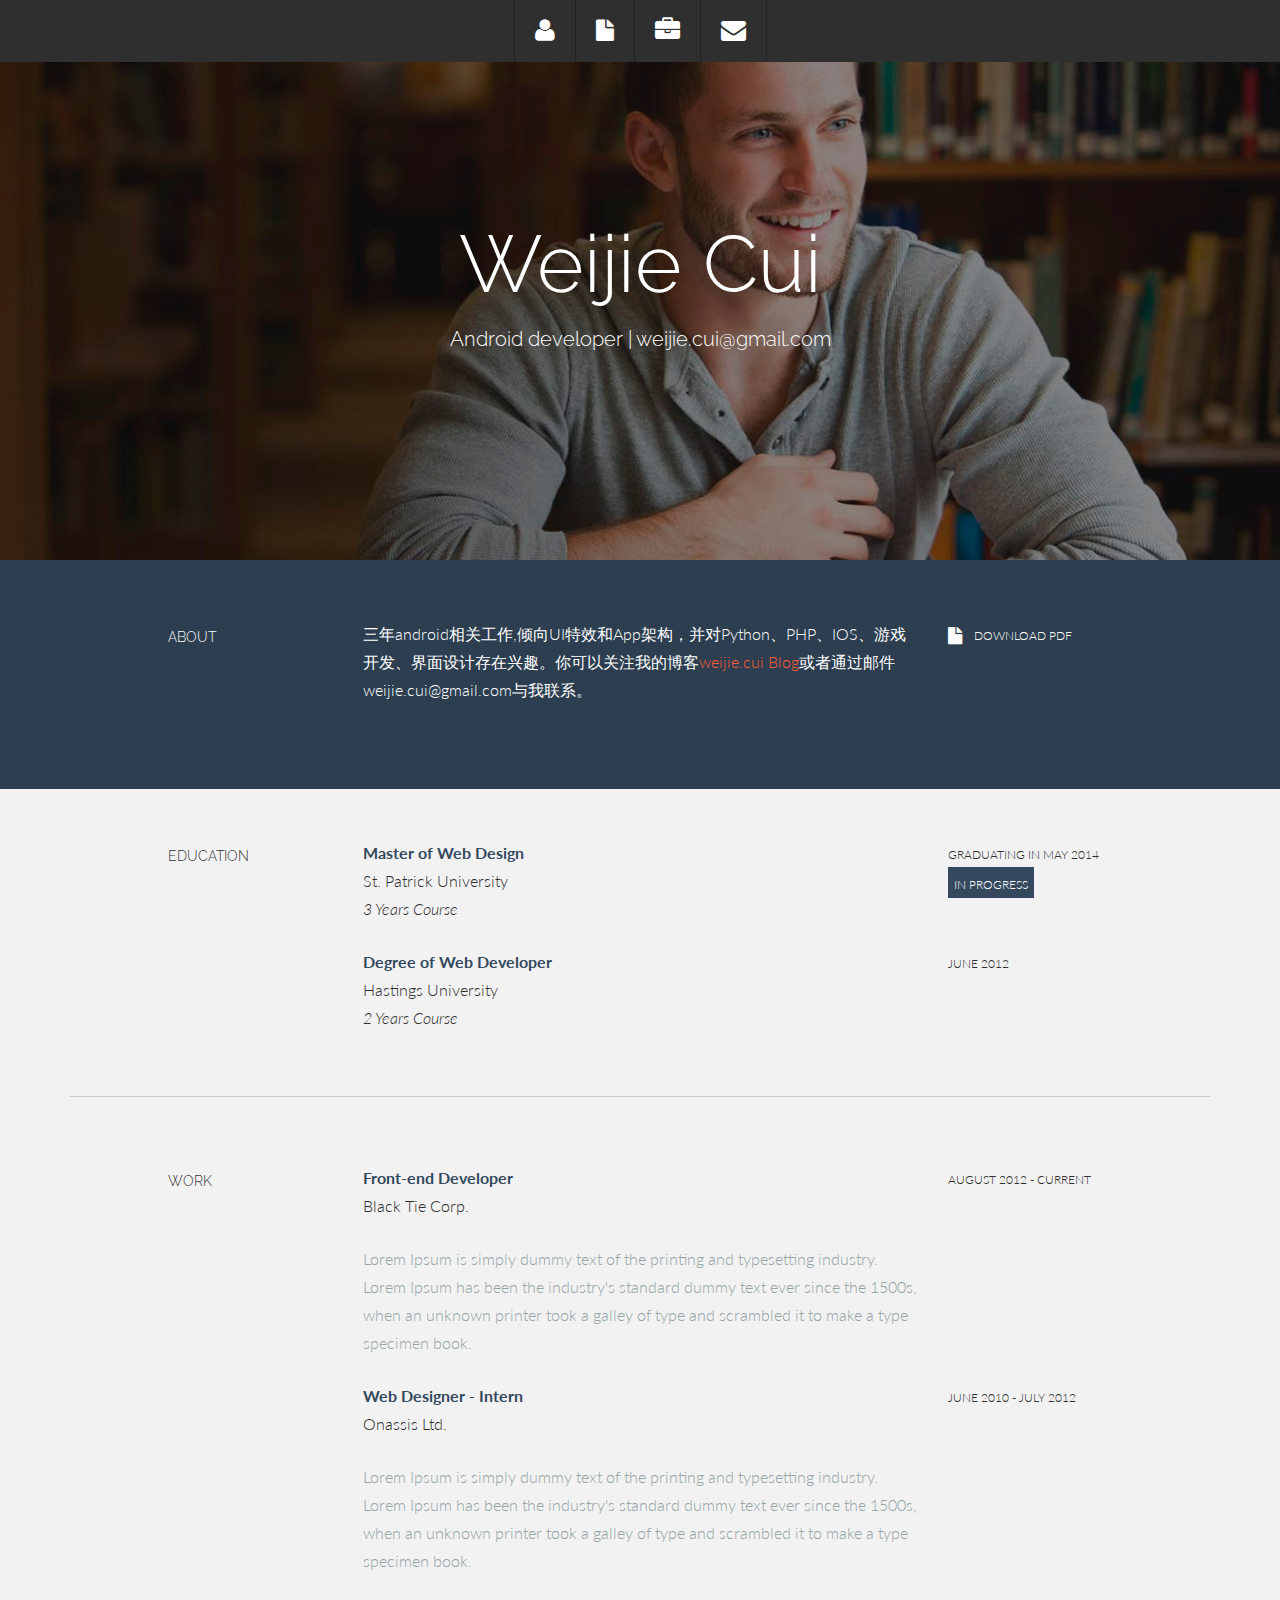
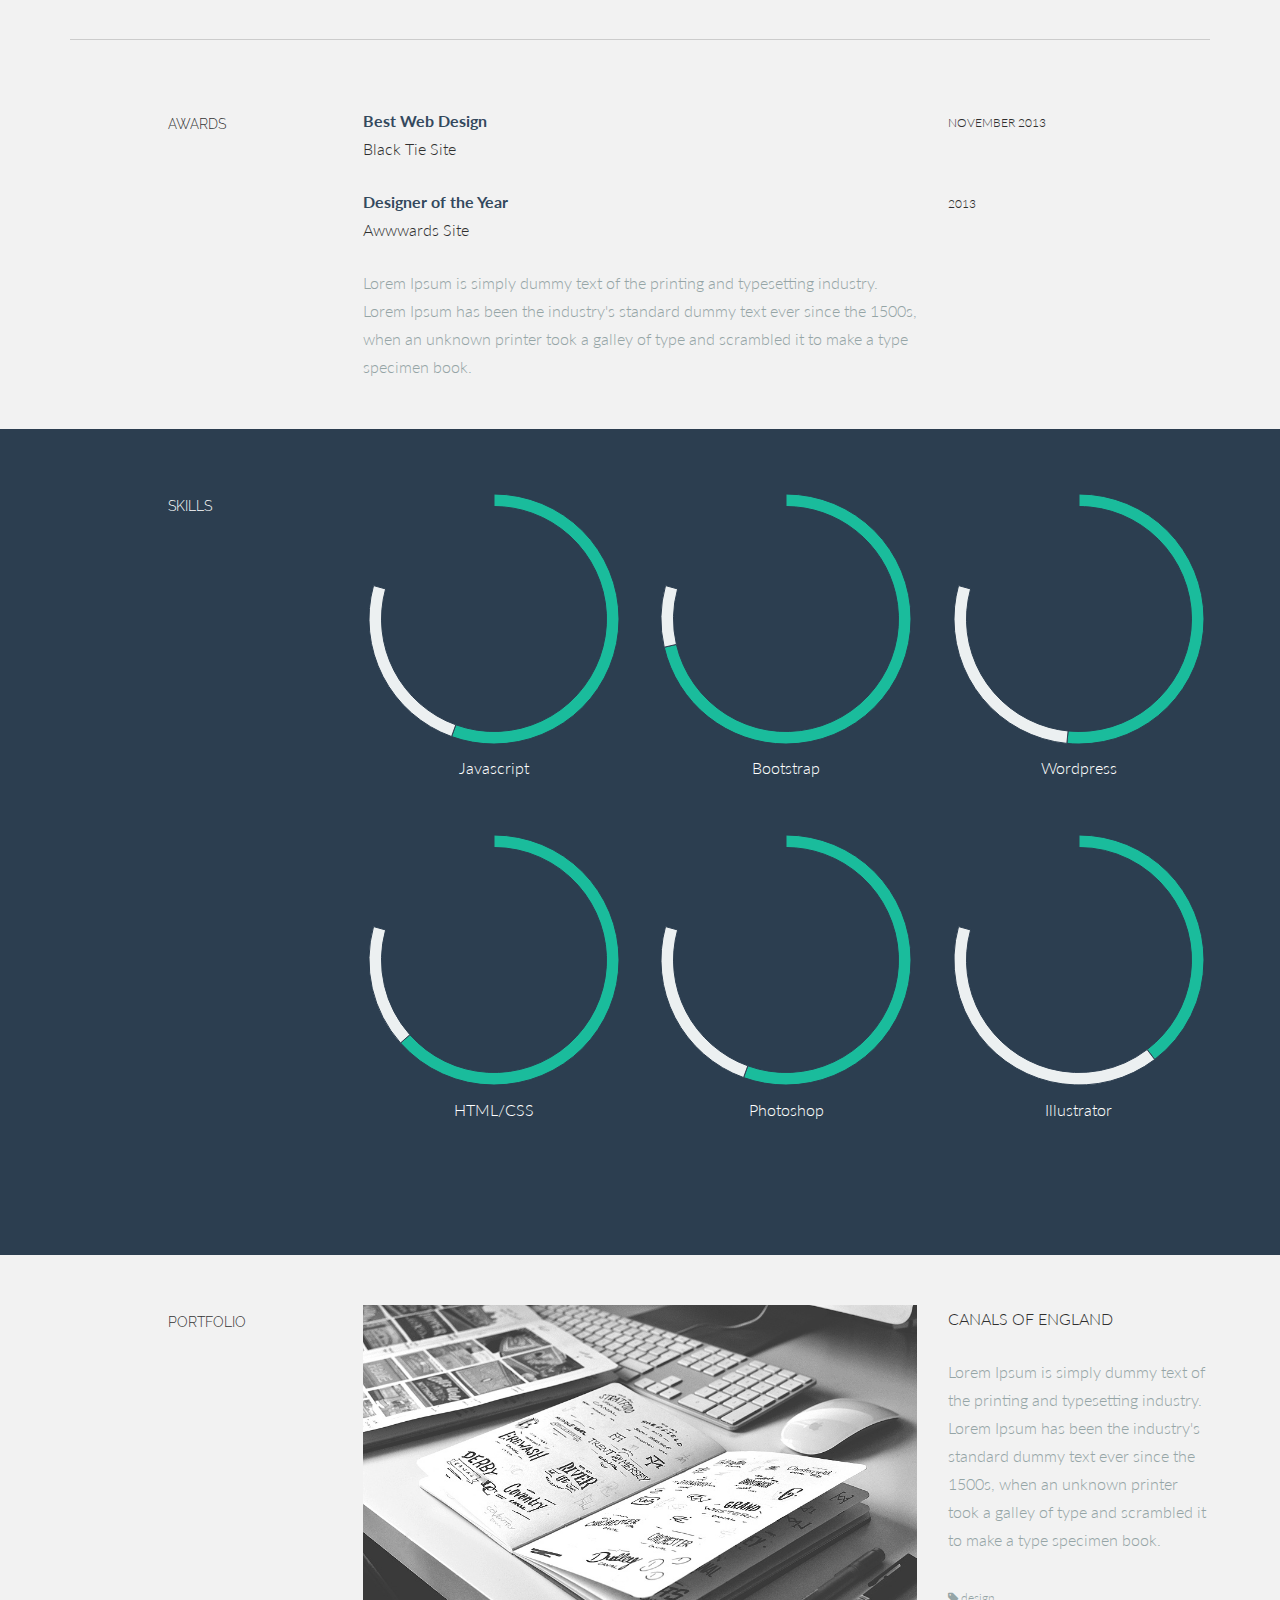
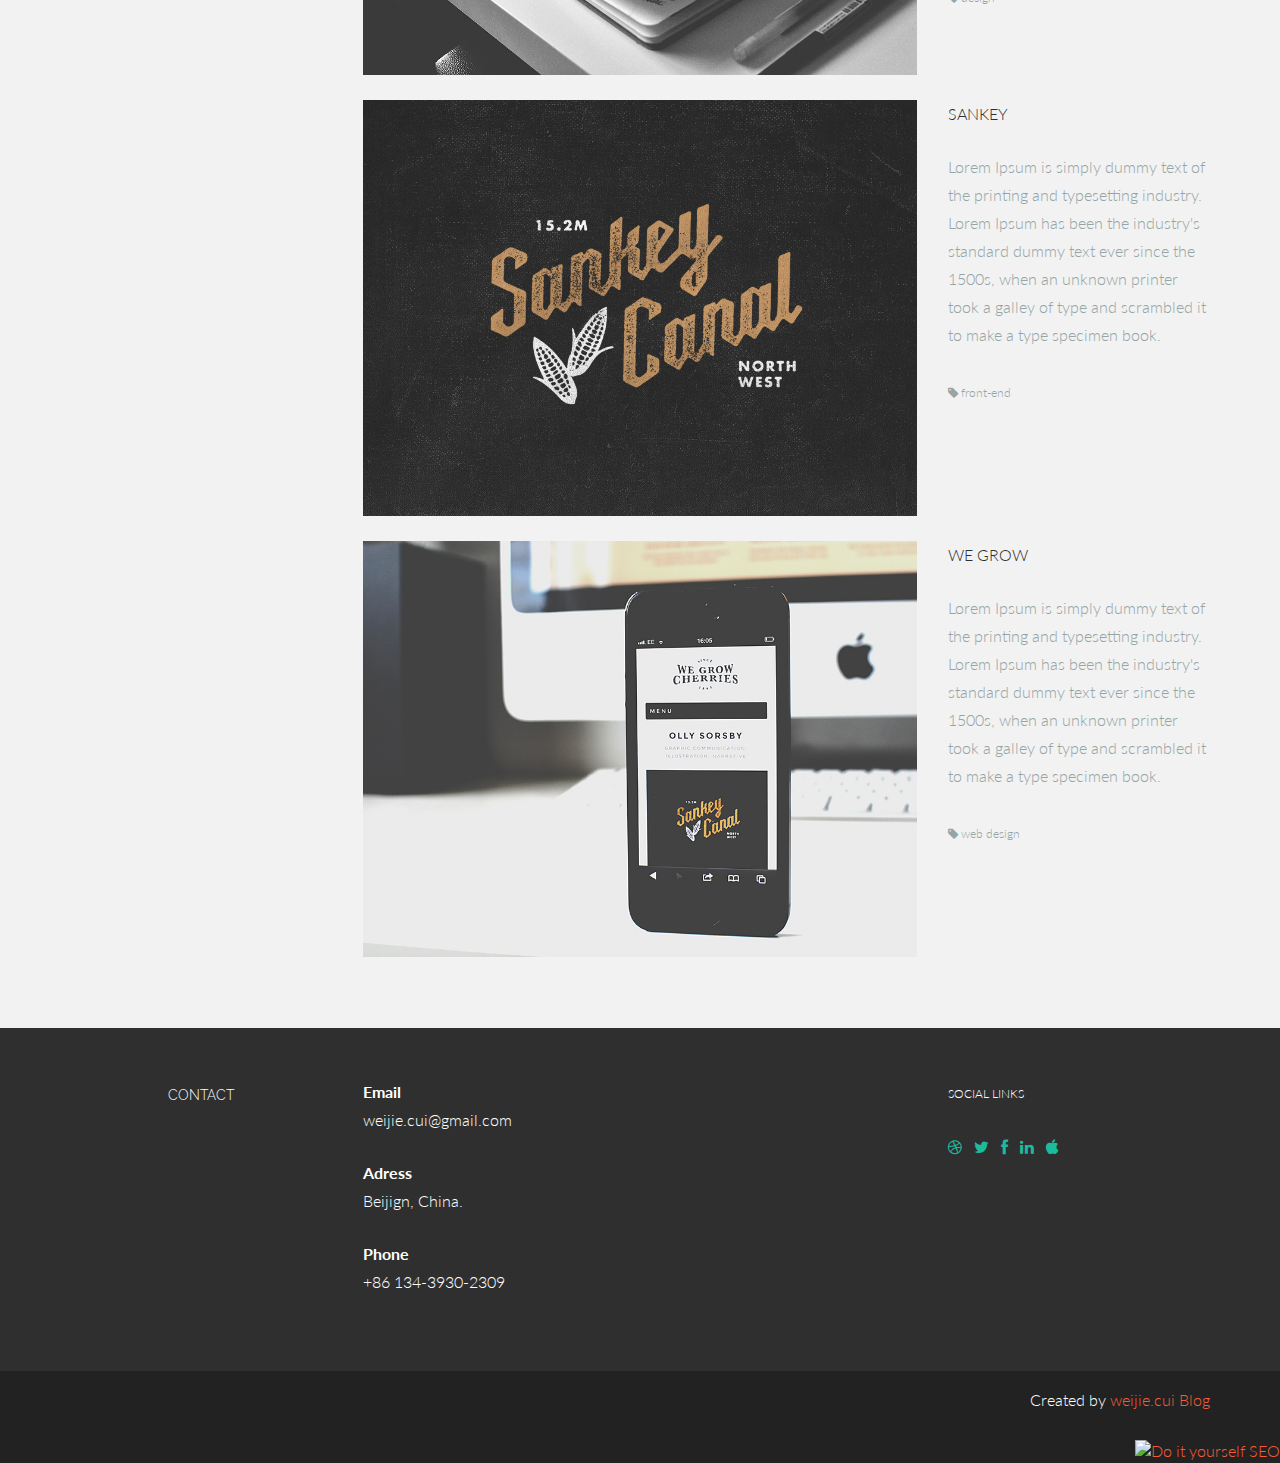
==== commit 0390ae1f: "修改关于" ====
--- a/index.html
+++ b/index.html
@@ -73,7 +73,7 @@
 					<h5>ABOUT</h5>
 				</div>
 				<div class="col-lg-6">
-					<p>I'm Android developer &amp; App developer with 3 years of professional experience. I'm interested in all kinds of visual communication, but my major focus is on development of Android application. &amp;  I also have skills in other fields like branding, icon design or web development.</p>
+					<p>三年android相关工作,倾向UI特效和App架构，并对Python、PHP、IOS、游戏开发、界面设计存在兴趣。你可以关注我的博客<a href="http://blog.csdn.net/cuiweijie3">weijie.cui Blog</a>或者通过邮件weijie.cui@gmail.com与我联系。</p>
 				</div>
 				<div class="col-lg-3">
 					<p><a href="#"><i class="icon-file"></i></a> <sm>DOWNLOAD PDF</sm></p>
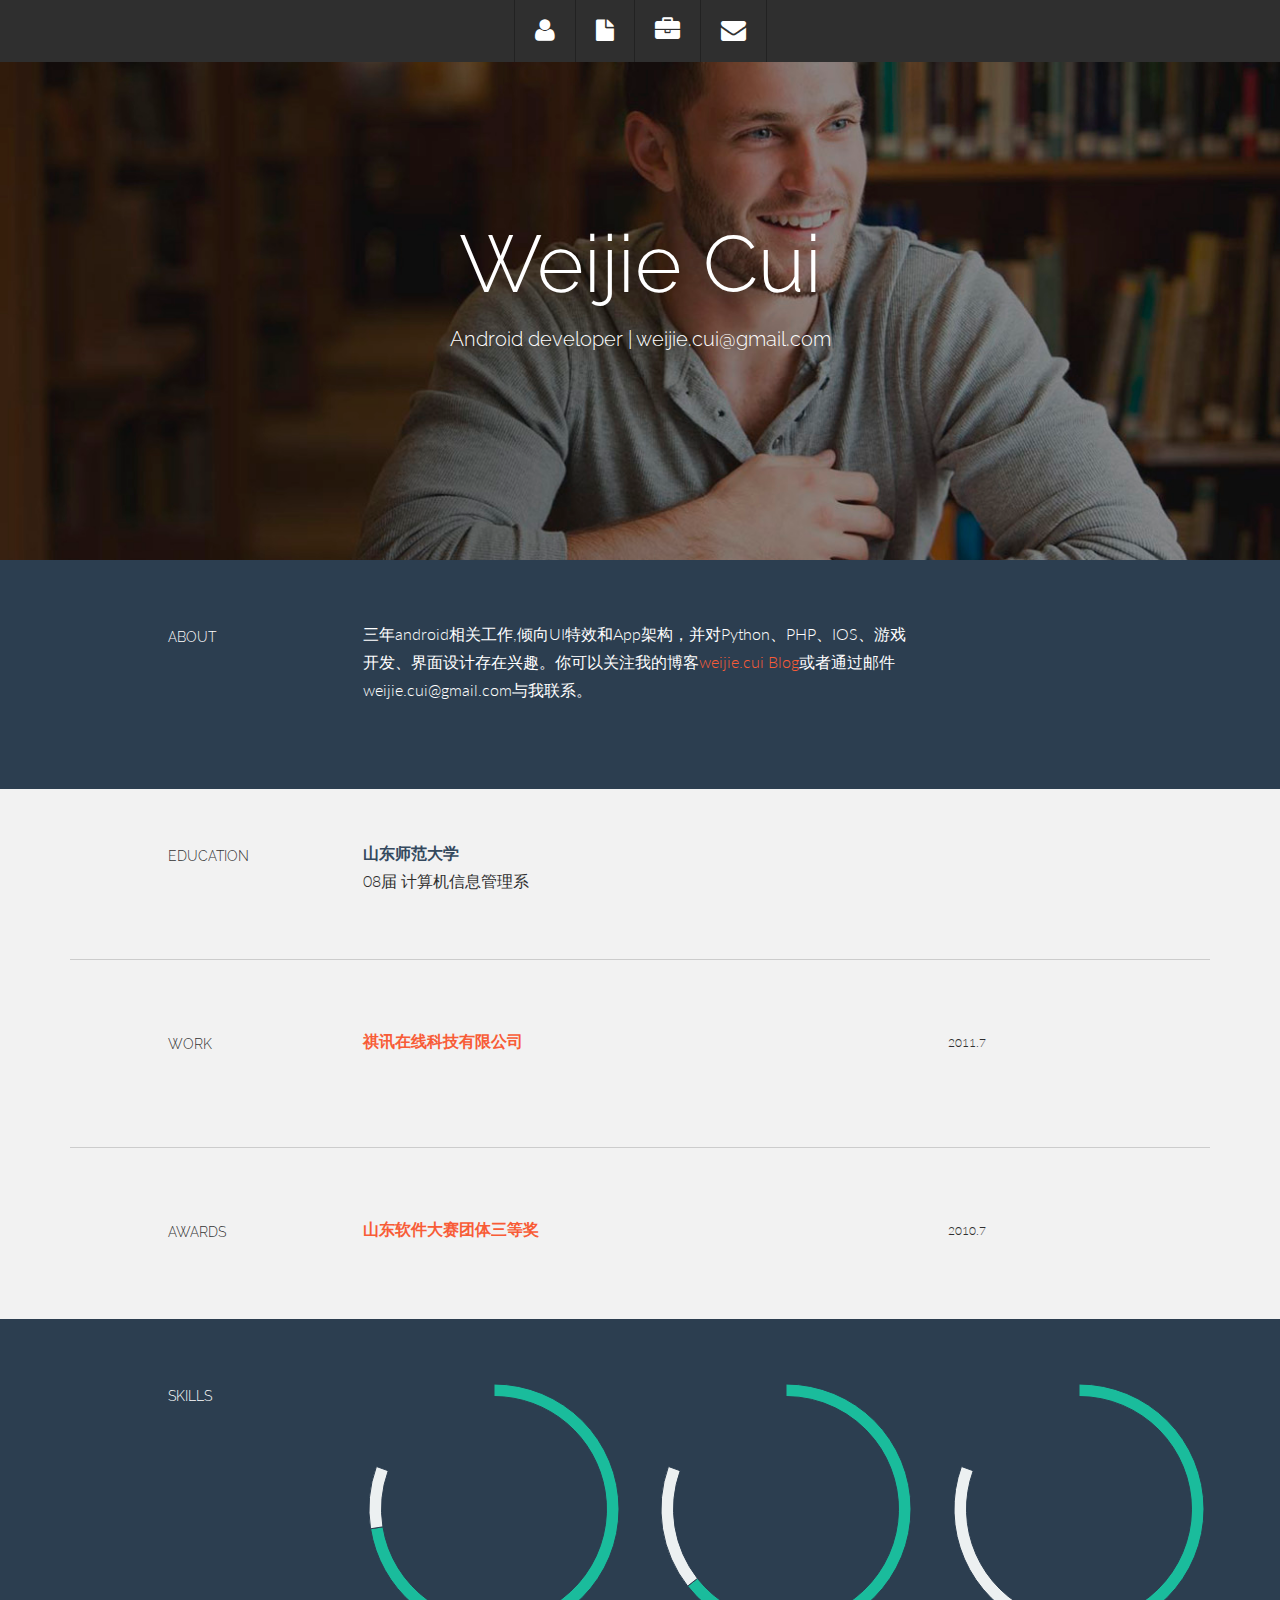
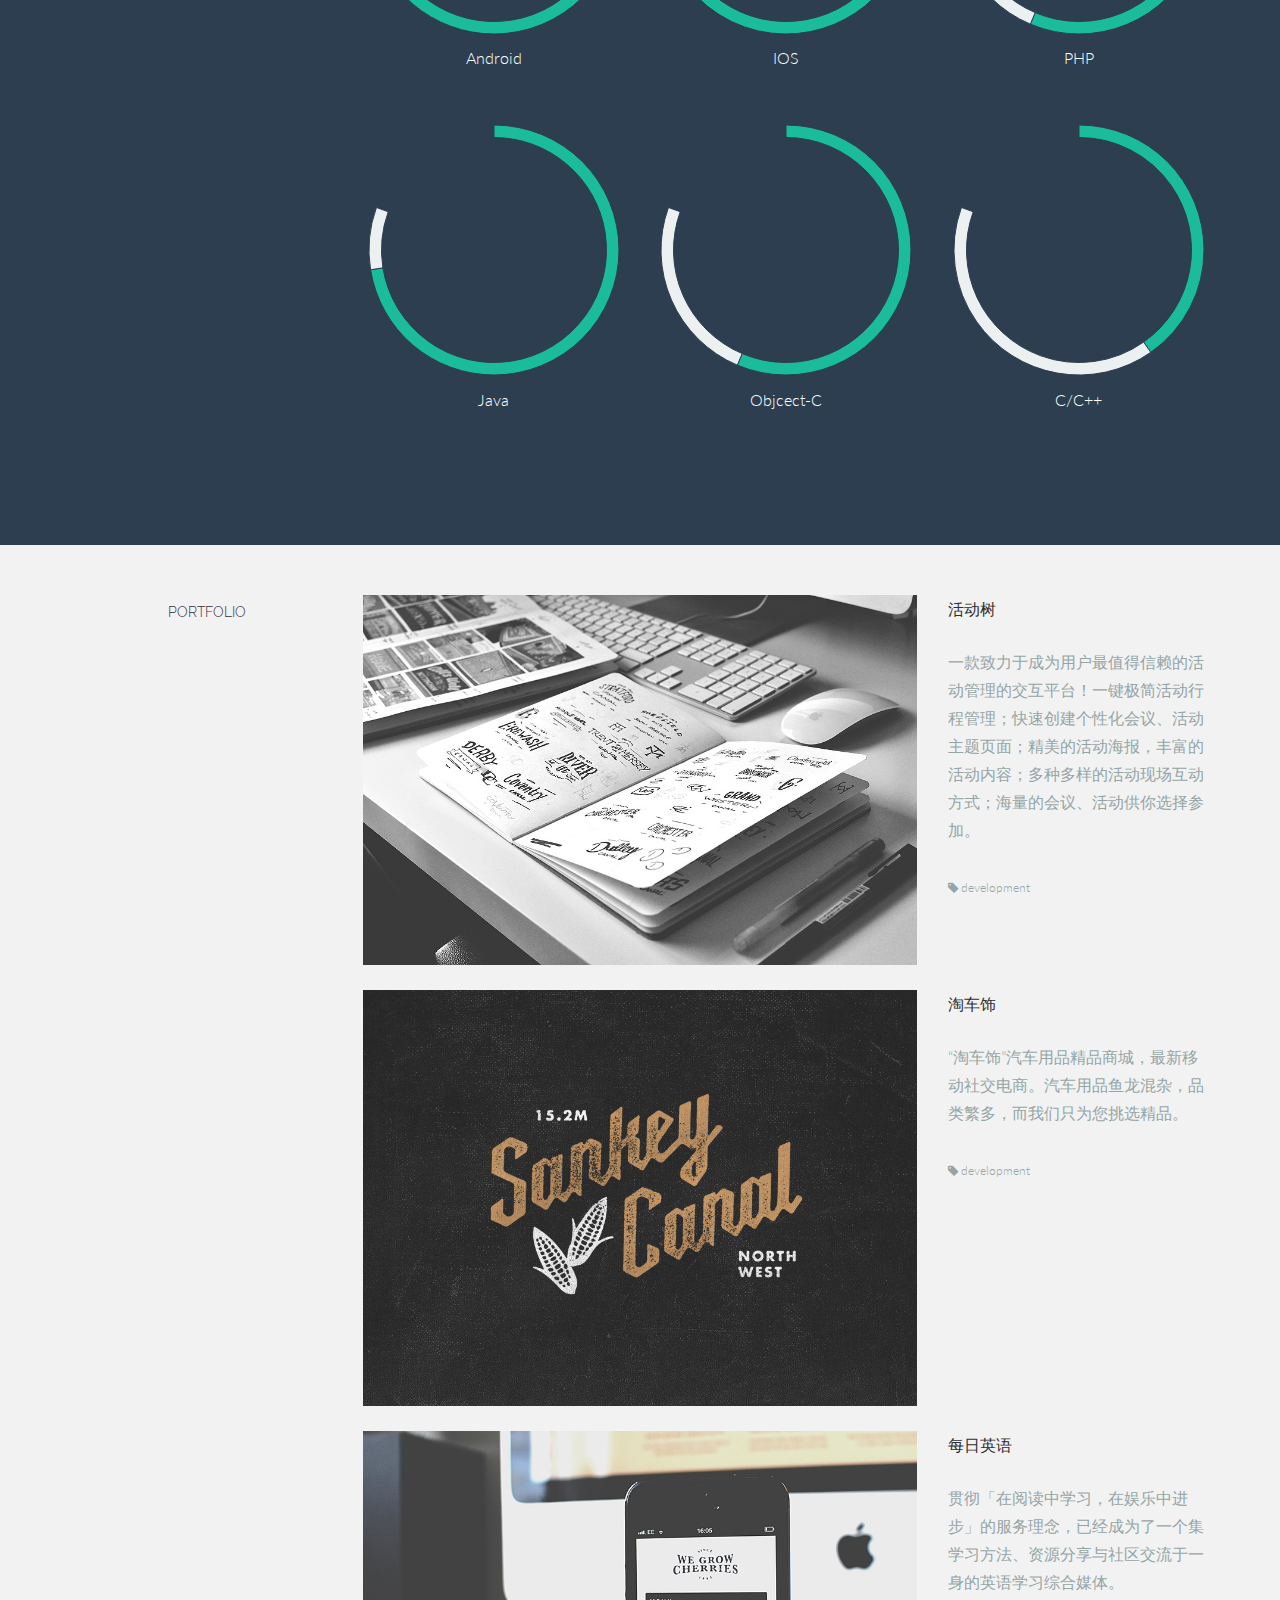
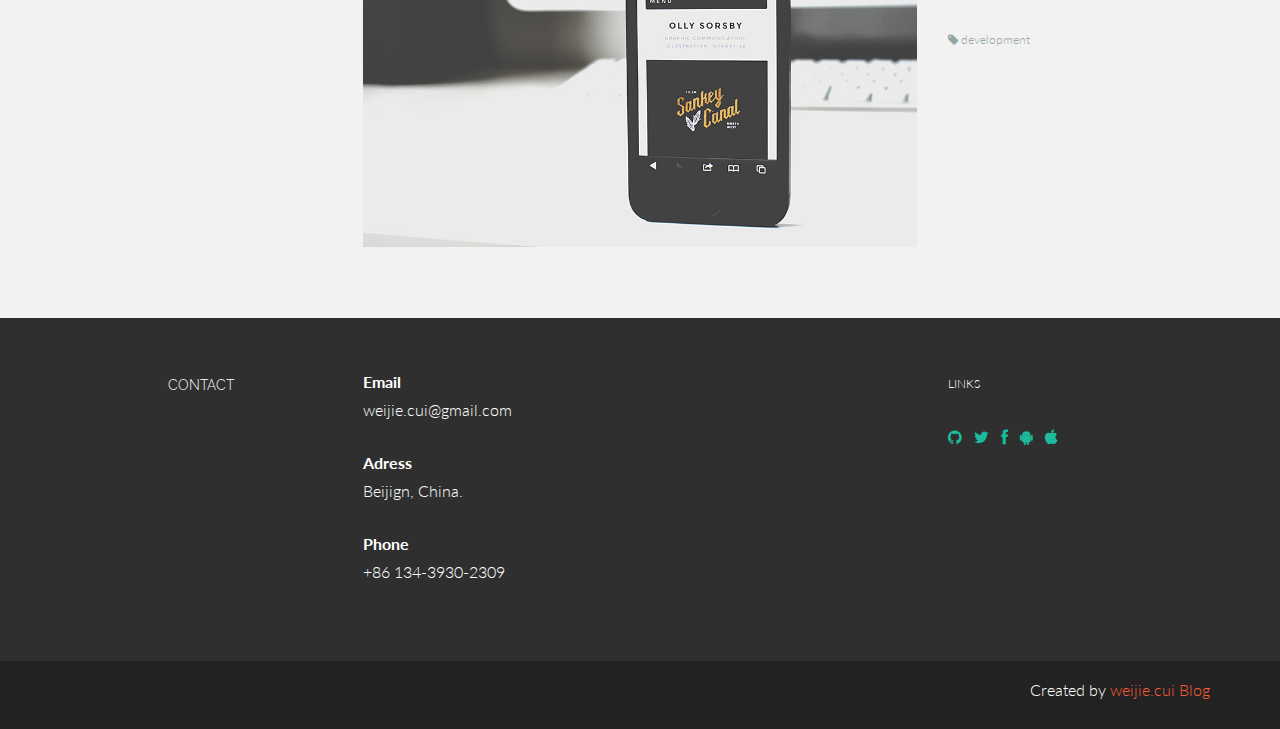
==== commit d408ead6: "修改结构" ====
--- a/index.html
+++ b/index.html
@@ -13,14 +13,14 @@
 
     <!-- Custom styles for this template -->
     <link href="./css/main.css" rel="stylesheet">
-    
+
 	<link rel="stylesheet" href="./css/font-awesome.min.css">
-    
+
     <link href="http://fonts.useso.com/css?family=Lato:300,400,700,300italic,400italic" rel="stylesheet" type="text/css">
     <link href="http://fonts.useso.com/css?family=Raleway:400,300,700" rel="stylesheet" type="text/css">
-    
+
     <script src="./js/jquery.min.js"></script>
-    <script type="text/javascript" src="./js/smoothscroll.js"></script> 
+    <script type="text/javascript" src="./js/smoothscroll.js"></script>
     <script src="./js/Chart.js"></script>
 
     <!-- HTML5 shim and Respond.js IE8 support of HTML5 elements and media queries -->
@@ -51,7 +51,7 @@
 			<div class="clear"></div>
 		</div><!--/ #topbar-inner -->
 	</div><!--/ #section-topbar -->
-	
+
 	<div id="headerwrap">
 		<div class="container">
 			<div class="row centered">
@@ -62,23 +62,25 @@
 			</div><!--/.row -->
 		</div><!--/.container -->
 	</div><!--/.#headerwrap -->
-	
+
 
 	<section id="about" name="about"></section>
 	<div id="intro">
 		<div class="container">
 			<div class="row">
-				
+
 				<div class="col-lg-2 col-lg-offset-1">
 					<h5>ABOUT</h5>
 				</div>
 				<div class="col-lg-6">
-					<p>三年android相关工作,倾向UI特效和App架构，并对Python、PHP、IOS、游戏开发、界面设计存在兴趣。你可以关注我的博客<a href="http://blog.csdn.net/cuiweijie3">weijie.cui Blog</a>或者通过邮件weijie.cui@gmail.com与我联系。</p>
-				</div>
-				<div class="col-lg-3">
+					<p>三年android相关工作,倾向UI特效和App架构，并对Python、PHP、IOS、游戏开发、界面设计存在兴趣。你可以关注我的博客<a target="_blank" href="http://blog.csdn.net/cuiweijie3">weijie.cui Blog</a>或者通过邮件weijie.cui@gmail.com与我联系。</p>
+				</div>
+				<div class="col-lg-3">
+                    <!-- pdf下载
 					<p><a href="#"><i class="icon-file"></i></a> <sm>DOWNLOAD PDF</sm></p>
-				</div>
-				
+                    -->
+				</div>
+
 			</div><!--/.row -->
 		</div><!--/.container -->
 	</div><!--/ #intro -->
@@ -86,6 +88,7 @@
 
 	<section id="resume" name="resume"></section>
 	<!--EDUCATION DESCRIPTION -->
+
 	<div class="container desc">
 		<div class="row">
 
@@ -93,59 +96,49 @@
 					<h5>EDUCATION</h5>
 				</div>
 				<div class="col-lg-6">
-					<p><t>Master of Web Design</t><br>
-						St. Patrick University <br>
-						<i>3 Years Course</i>
-					</p>
-				</div>
-				<div class="col-lg-3">
-					<p><sm>GRADUATING IN MAY 2014</sm><br>
-					<imp><sm>IN PROGRESS</sm></imp>
-					</p>
-				</div>
-	
+					<p><t>山东师范大学</t><br>
+						08届 计算机信息管理系 <br>
+
+					</p>
+				</div>
+				<div class="col-lg-3">
+					<p><sm></sm>
+					</p>
+				</div>
+                <!--
 				<div class="col-lg-6 col-lg-offset-3">
-					<p><t>Degree of Web Developer</t><br>
-						Hastings University <br>
-						<i>2 Years Course</i>
-					</p>
-				</div>
-				<div class="col-lg-3">
-					<p><sm>JUNE 2012</sm></p>
-				</div>
-	
+					<p><t>r</t><br>
+						<br>
+						<i></i>
+					</p>
+				</div>
+				<div class="col-lg-3">
+					<p><sm></sm></p>
+				</div>
+				-->
+
 		</div><!--/.row -->
 		<br>
 		<hr>
 	</div><!--/.container -->
-	
-	
+
+
 	<!--WORK DESCRIPTION -->
 	<div class="container desc">
 		<div class="row">
 
-				<div class="col-lg-2 col-lg-offset-1">
-					<h5>WORK</h5>
-				</div>
-				<div class="col-lg-6">
-					<p><t>Front-end Developer</t><br>
-						Black Tie Corp. <br>
-					</p>
-					<p><more>Lorem Ipsum is simply dummy text of the printing and typesetting industry. Lorem Ipsum has been the industry's standard dummy text ever since the 1500s, when an unknown printer took a galley of type and scrambled it to make a type specimen book.</more></p>
-				</div>
-				<div class="col-lg-3">
-					<p><sm>AUGUST 2012 - CURRENT</sm></p>
-				</div>
-	
-				<div class="col-lg-6 col-lg-offset-3">
-					<p><t>Web Designer - Intern</t><br>
-						Onassis Ltd. <br>
-					</p>
-					<p><more>Lorem Ipsum is simply dummy text of the printing and typesetting industry. Lorem Ipsum has been the industry's standard dummy text ever since the 1500s, when an unknown printer took a galley of type and scrambled it to make a type specimen book.</more></p>
-				</div>
-				<div class="col-lg-3">
-					<p><sm>JUNE 2010 - JULY 2012</sm></p>
-				</div>
+            <div class="col-lg-2 col-lg-offset-1">
+                <h5>WORK</h5>
+            </div>
+            <div class="col-lg-6">
+                <p><t><a target="_blank" href="http://www.qixun360.com/">祺讯在线科技有限公司</a></t><br>
+                     <br>
+                </p>
+            </div>
+            <div class="col-lg-3">
+                <p><sm>2011.7</sm></p>
+            </div>
+
 		</div><!--/.row -->
 		<br>
 		<hr>
@@ -159,14 +152,15 @@
 					<h5>AWARDS</h5>
 				</div>
 				<div class="col-lg-6">
-					<p><t>Best Web Design</t><br>
-						Black Tie Site <br>
-					</p>
-				</div>
-				<div class="col-lg-3">
-					<p><sm>NOVEMBER 2013</sm></p>
-				</div>
-	
+					<p><t><a target="_blank" href="http://www.softqilu.com/">山东软件大赛团体三等奖</a></t><br>
+						 <br>
+					</p>
+				</div>
+				<div class="col-lg-3">
+					<p><sm>2010.7</sm></p>
+				</div>
+
+                <!--
 				<div class="col-lg-6 col-lg-offset-3">
 					<p><t>Designer of the Year</t><br>
 						Awwwards Site
@@ -176,12 +170,13 @@
 				<div class="col-lg-3">
 					<p><sm>2013</sm></p>
 				</div>
-		
+				-->
+
 		</div><!--/.row -->
 		<br>
 	</div><!--/.container -->
-	
-	
+
+
 	<!--SKILLS DESCRIPTION -->
 	<div id="skillswrap">
 		<div class="container">
@@ -190,8 +185,44 @@
 						<h5>SKILLS</h5>
 					</div>
 					<div class="col-lg-3 centered">
-						<canvas id="javascript" height="260" width="260" style="width: 130px; height: 130px;"></canvas>
-						<p>Javascript</p>
+						<canvas id="andorid" height="260" width="260" style="width: 130px; height: 130px;"></canvas>
+						<p>Android</p>
+						<br>
+						<script>
+							var doughnutData = [
+									{
+										value: 90,
+										color:"#1abc9c"
+									},
+									{
+										value : 10,
+										color : "#ecf0f1"
+									}
+								];
+								var myDoughnut = new Chart(document.getElementById("andorid").getContext("2d")).Doughnut(doughnutData);
+						</script>
+					</div>
+					<div class="col-lg-3 centered">
+						<canvas id="ios" height="260" width="260" style="width: 130px; height: 130px;"></canvas>
+						<p>IOS</p>
+						<br>
+						<script>
+							var doughnutData = [
+									{
+										value: 80,
+										color:"#1abc9c"
+									},
+									{
+										value : 20,
+										color : "#ecf0f1"
+									}
+								];
+								var myDoughnut = new Chart(document.getElementById("ios").getContext("2d")).Doughnut(doughnutData);
+						</script>
+					</div>
+					<div class="col-lg-3 centered">
+						<canvas id="PHP" height="260" width="260" style="width: 130px; height: 130px;"></canvas>
+						<p>PHP</p>
 						<br>
 						<script>
 							var doughnutData = [
@@ -204,85 +235,49 @@
 										color : "#ecf0f1"
 									}
 								];
-								var myDoughnut = new Chart(document.getElementById("javascript").getContext("2d")).Doughnut(doughnutData);
+								var myDoughnut = new Chart(document.getElementById("PHP").getContext("2d")).Doughnut(doughnutData);
+						</script>
+					</div>
+
+					<div class="col-lg-3 col-lg-offset-3 centered">
+						<canvas id="Java" height="260" width="260" style="width: 130px; height: 130px;"></canvas>
+						<p>Java</p>
+						<br>
+						<script>
+							var doughnutData = [
+									{
+										value: 90,
+										color:"#1abc9c"
+									},
+									{
+										value : 10,
+										color : "#ecf0f1"
+									}
+								];
+								var myDoughnut = new Chart(document.getElementById("Java").getContext("2d")).Doughnut(doughnutData);
 						</script>
 					</div>
 					<div class="col-lg-3 centered">
-						<canvas id="bootstrap" height="260" width="260" style="width: 130px; height: 130px;"></canvas>
-						<p>Bootstrap</p>
-						<br>
-						<script>
-							var doughnutData = [
-									{
-										value: 90,
-										color:"#1abc9c"
-									},
-									{
-										value : 10,
-										color : "#ecf0f1"
-									}
-								];
-								var myDoughnut = new Chart(document.getElementById("bootstrap").getContext("2d")).Doughnut(doughnutData);
+						<canvas id="Objcect-C" height="260" width="260" style="width: 130px; height: 130px;"></canvas>
+						<p>Objcect-C</p>
+						<br>
+						<script>
+							var doughnutData = [
+									{
+										value: 70,
+										color:"#1abc9c"
+									},
+									{
+										value : 30,
+										color : "#ecf0f1"
+									}
+								];
+								var myDoughnut = new Chart(document.getElementById("Objcect-C").getContext("2d")).Doughnut(doughnutData);
 						</script>
 					</div>
 					<div class="col-lg-3 centered">
-						<canvas id="wordpress" height="260" width="260" style="width: 130px; height: 130px;"></canvas>
-						<p>Wordpress</p>
-						<br>
-						<script>
-							var doughnutData = [
-									{
-										value: 65,
-										color:"#1abc9c"
-									},
-									{
-										value : 35,
-										color : "#ecf0f1"
-									}
-								];
-								var myDoughnut = new Chart(document.getElementById("wordpress").getContext("2d")).Doughnut(doughnutData);
-						</script>
-					</div>
-					
-					<div class="col-lg-3 col-lg-offset-3 centered">
-						<canvas id="html" height="260" width="260" style="width: 130px; height: 130px;"></canvas>
-						<p>HTML/CSS</p>
-						<br>
-						<script>
-							var doughnutData = [
-									{
-										value: 80,
-										color:"#1abc9c"
-									},
-									{
-										value : 20,
-										color : "#ecf0f1"
-									}
-								];
-								var myDoughnut = new Chart(document.getElementById("html").getContext("2d")).Doughnut(doughnutData);
-						</script>
-					</div>
-					<div class="col-lg-3 centered">
-						<canvas id="photoshop" height="260" width="260" style="width: 130px; height: 130px;"></canvas>
-						<p>Photoshop</p>
-						<br>
-						<script>
-							var doughnutData = [
-									{
-										value: 70,
-										color:"#1abc9c"
-									},
-									{
-										value : 30,
-										color : "#ecf0f1"
-									}
-								];
-								var myDoughnut = new Chart(document.getElementById("photoshop").getContext("2d")).Doughnut(doughnutData);
-						</script>
-					</div>
-					<div class="col-lg-3 centered">
-						<canvas id="illustrator" height="260" width="260" style="width: 130px; height: 130px;"></canvas>
-						<p>Illustrator</p>
+						<canvas id="C/C++" height="260" width="260" style="width: 130px; height: 130px;"></canvas>
+						<p>C/C++</p>
 						<br>
 						<script>
 							var doughnutData = [
@@ -295,7 +290,7 @@
 										color : "#ecf0f1"
 									}
 								];
-								var myDoughnut = new Chart(document.getElementById("illustrator").getContext("2d")).Doughnut(doughnutData);
+								var myDoughnut = new Chart(document.getElementById("C/C++").getContext("2d")).Doughnut(doughnutData);
 						</script>
 					</div>
 
@@ -317,37 +312,37 @@
 					<p><img class="img-responsive" src="./js/port01.jpg" alt=""></p>
 				</div>
 				<div class="col-lg-3">
-					<p>CANALS OF ENGLAND</p>
-				<p><more>Lorem Ipsum is simply dummy text of the printing and typesetting industry. Lorem Ipsum has been the industry's standard dummy text ever since the 1500s, when an unknown printer took a galley of type and scrambled it to make a type specimen book.<br><br>
-					<sm><i class="icon-tag"></i> design</sm></more> 
+					<p>活动树</p>
+				<p><more>一款致力于成为用户最值得信赖的活动管理的交互平台！一键极简活动行程管理；快速创建个性化会议、活动主题页面；精美的活动海报，丰富的活动内容；多种多样的活动现场互动方式；海量的会议、活动供你选择参加。<br><br>
+					<sm><i class="icon-tag"></i> development</sm></more>
 				</p>
 				</div>
-	
+
 				<div class="col-lg-6 col-lg-offset-3">
 					<p><img class="img-responsive" src="./js/port02.jpg" alt=""></p>
 				</div>
 				<div class="col-lg-3">
-						<p>SANKEY</p>
-					<p><more>Lorem Ipsum is simply dummy text of the printing and typesetting industry. Lorem Ipsum has been the industry's standard dummy text ever since the 1500s, when an unknown printer took a galley of type and scrambled it to make a type specimen book.<br><br>
-						<sm><i class="icon-tag"></i> front-end</sm></more> 
-					</p>
-				</div>
-				
+						<p>淘车饰</p>
+					<p><more>“淘车饰”汽车用品精品商城，最新移动社交电商。汽车用品鱼龙混杂，品类繁多，而我们只为您挑选精品。<br><br>
+						<sm><i class="icon-tag"></i> development</sm></more>
+					</p>
+				</div>
+
 				<div class="col-lg-6 col-lg-offset-3">
 					<p><img class="img-responsive" src="./js/port03.jpg" alt=""></p>
 				</div>
 				<div class="col-lg-3">
-						<p>WE GROW</p>
-					<p><more>Lorem Ipsum is simply dummy text of the printing and typesetting industry. Lorem Ipsum has been the industry's standard dummy text ever since the 1500s, when an unknown printer took a galley of type and scrambled it to make a type specimen book.<br><br>
-						<sm><i class="icon-tag"></i> web design</sm></more> 
-					</p>
-				</div>
-		
+						<p>每日英语</p>
+					<p><more>贯彻「在阅读中学习，在娱乐中进步」的服务理念，已经成为了一个集学习方法、资源分享与社区交流于一身的英语学习综合媒体。<br><br>
+						<sm><i class="icon-tag"></i> development</sm></more>
+					</p>
+				</div>
+
 		</div><!--/.row -->
 		<br>
 		<br>
 	</div><!--/.container -->
-	
+
 
 
 	<section id="contact" name="contact"></section>
@@ -355,7 +350,7 @@
 	<div id="footwrap">
 		<div class="container">
 			<div class="row">
-			
+
 				<div class="col-lg-2 col-lg-offset-1">
 					<h5>CONTACT</h5>
 				</div>
@@ -370,34 +365,39 @@
 						+86 134-3930-2309 <br>
 					</p>
 				</div>
-				<div class="col-lg-3">
-					<p><sm>SOCIAL LINKS</sm></p>
+
+				<div class="col-lg-3">
+					<p><sm>LINKS</sm></p>
 					<p>
-						<a href="#"><i class="icon-dribbble"></i></a>
-						<a href="#"><i class="icon-twitter"></i></a>
-						<a href="#"><i class="icon-facebook"></i></a>
-						<a href="#"><i class="icon-linkedin"></i></a>
-						<a href="#"><i class="icon-apple"></i></a>
+						<a target="_blank" href="https://github.com"><i class="icon-github"></i></a>
+						<a target="_blank" href="https://www.twitter.com"><i class="icon-twitter"></i></a>
+						<a target="_blank" href="https://www.facebook.com"><i class="icon-facebook"></i></a>
+						<a target="_blank" href="http://www.android.com"><i class="icon-android"></i></a>
+						<a target="_blank" href="http://www.apple.com/cn/"><i class="icon-apple"></i></a>
 
 					</p>
 				</div>
 			</div><!--/.row -->
 		</div><!--/.container -->
 	</div><!--/ #footer -->
-	
+
 	<div id="c">
 		<div class="container">
-			<p>Created by <a href="http://blog.csdn.net/cuiweijie3">weijie.cui Blog</a></p>
+			<p>Created by <a target="_blank" href="http://blog.csdn.net/cuiweijie3">weijie.cui Blog</a></p>
 		</div>
-		<a href="http://www.selfseo.com" target="_blank"><img src="http://www.selfseo.com/pagerank.php?type=black" alt="Do it yourself SEO" border="0">
+
 	</div>
-	
+
 
     <!-- Bootstrap core JavaScript
     ================================================== -->
     <!-- Placed at the end of the document so the pages load faster -->
     <script src="./js/bootstrap.js"></script>
     <script src="./js/demoad.js"></script>
-  
+    <script type="text/javascript">
+        var _bdhmProtocol = (("https:" == document.location.protocol) ? " https://" : " http://");
+        document.write(unescape("%3Cscript src='" + _bdhmProtocol + "hm.baidu.com/h.js%3F50d19112ac2725572bae5c2e582aa76d' type='text/javascript'%3E%3C/script%3E"));
+    </script>
+
 
 </body></html>